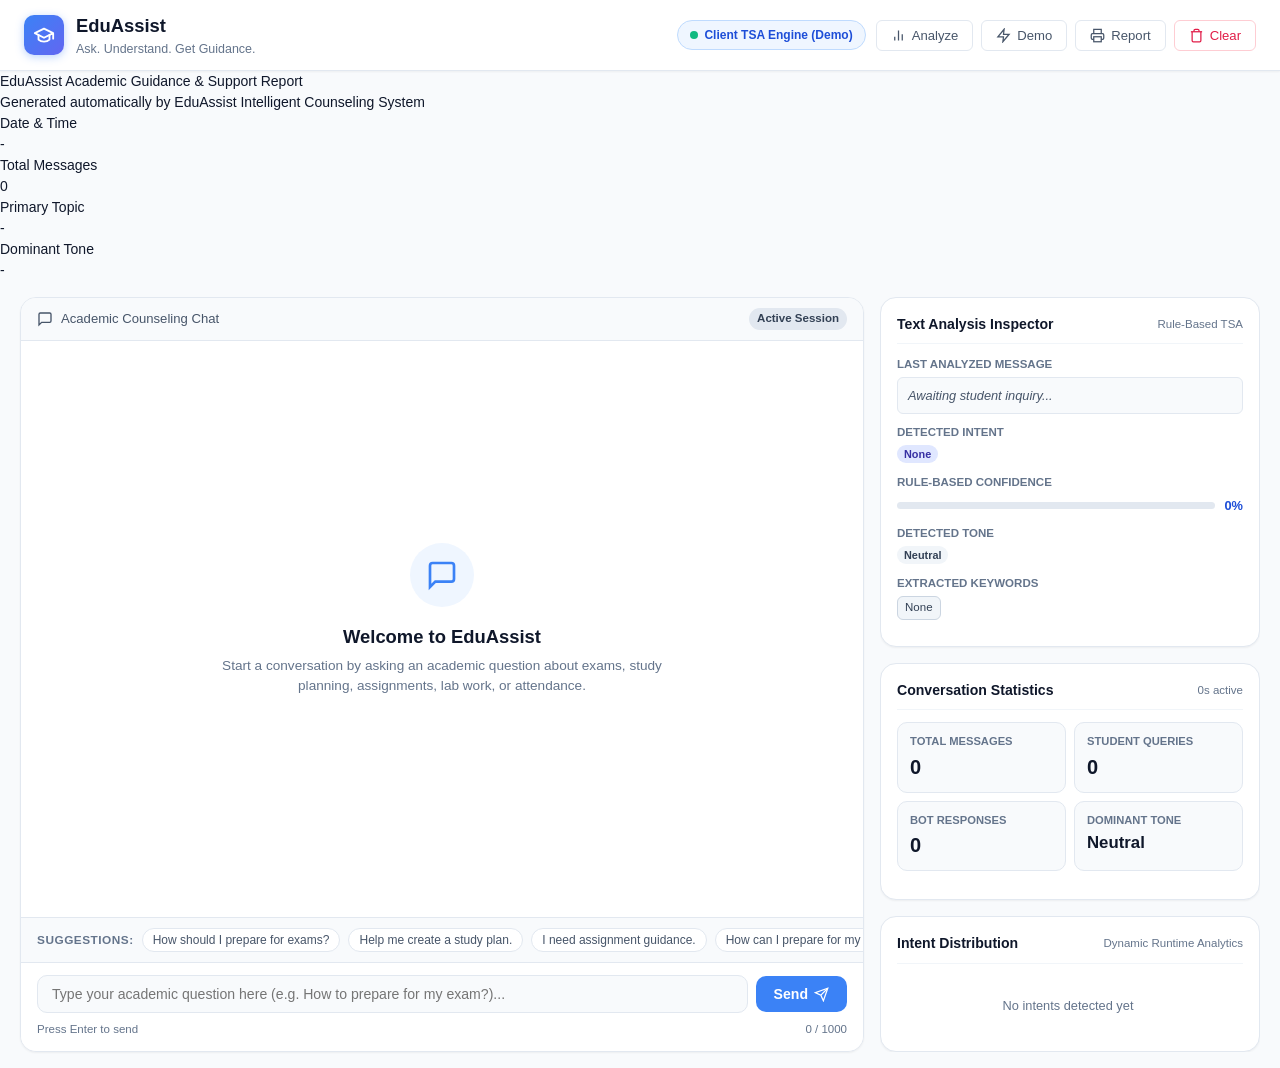
==== docs/index.html @ 3dcf059a "feat: complete EduAssist TSA chatbot with dual-mode Flask API and GitHub Pages demo" ====
<!DOCTYPE html>
<html lang="en">
<head>
  <meta charset="UTF-8">
  <meta name="viewport" content="width=device-width, initial-scale=1.0">
  <title>EduAssist — Intelligent Student Support & Academic Guidance Chatbot</title>
  
  <!-- Relative paths ensure 100% compatibility with GitHub Pages repository subpaths -->
  <link rel="stylesheet" href="./css/styles.css">
  <link rel="stylesheet" href="./css/print.css" media="print">
  <link rel="icon" href="data:image/svg+xml,<svg xmlns='http://www.w3.org/2000/svg' viewBox='0 0 24 24' fill='%233b82f6'><path d='M12 3L1 9l11 6 9-4.91V17h2V9L12 3zm0 8.55L4.47 9 12 4.91 19.53 9 12 11.55zM5 13.18v4L12 21l7-3.82v-4L12 17l-7-3.82z'/></svg>">
</head>
<body>

  <!-- Application Header -->
  <header class="app-header">
    <div class="brand-section">
      <div class="brand-icon">
        <svg width="22" height="22" viewBox="0 0 24 24" fill="none" stroke="currentColor" stroke-width="2" stroke-linecap="round" stroke-linejoin="round">
          <path d="M22 10v6M2 10l10-5 10 5-10 5z"/>
          <path d="M6 12v5c3 3 9 3 12 0v-5"/>
        </svg>
      </div>
      <div class="brand-title-wrap">
        <h1 class="brand-title">EduAssist</h1>
        <span class="brand-tagline">Ask. Understand. Get Guidance.</span>
      </div>
    </div>

    <div class="header-status-controls">
      <!-- Active Processing Engine Badge -->
      <div id="engineModeBadge" class="engine-badge" title="Click to view engine architecture">
        <span class="engine-dot"></span>
        <span id="engineModeText">Connecting...</span>
      </div>

      <!-- Action Buttons -->
      <div class="header-actions">
        <button id="btnAnalyze" class="btn btn-secondary" title="Analyze conversation summary">
          <svg width="15" height="15" viewBox="0 0 24 24" fill="none" stroke="currentColor" stroke-width="2"><path d="M18 20V10M12 20V4M6 20v-6"/></svg>
          Analyze
        </button>
        <button id="btnDemo" class="btn btn-secondary" title="Load realistic demo conversation">
          <svg width="15" height="15" viewBox="0 0 24 24" fill="none" stroke="currentColor" stroke-width="2"><polygon points="13 2 3 14 12 14 11 22 21 10 12 10 13 2"/></svg>
          Demo
        </button>
        <button id="btnPrint" class="btn btn-secondary" title="Print or Export conversation report">
          <svg width="15" height="15" viewBox="0 0 24 24" fill="none" stroke="currentColor" stroke-width="2"><polyline points="6 9 6 2 18 2 18 9"/><path d="M6 18H4a2 2 0 0 1-2-2v-5a2 2 0 0 1 2-2h16a2 2 0 0 1 2 2v5a2 2 0 0 1-2 2h-2"/><rect x="6" y="14" width="12" height="8"/></svg>
          Report
        </button>
        <button id="btnClear" class="btn btn-danger-outline" title="Clear current chat and reset analytics">
          <svg width="15" height="15" viewBox="0 0 24 24" fill="none" stroke="currentColor" stroke-width="2"><polyline points="3 6 5 6 21 6"/><path d="M19 6v14a2 2 0 0 1-2 2H7a2 2 0 0 1-2-2V6m3 0V4a2 2 0 0 1 2-2h4a2 2 0 0 1 2 2v2"/></svg>
          Clear
        </button>
      </div>
    </div>
  </header>

  <!-- Printable Header Container (Used exclusively when printing report) -->
  <div class="print-report-header">
    <div class="print-report-title">EduAssist Academic Guidance & Support Report</div>
    <div class="print-report-subtitle">Generated automatically by EduAssist Intelligent Counseling System</div>
    <div class="print-meta-grid">
      <div class="print-meta-item">
        <div class="print-meta-label">Date & Time</div>
        <div id="printDate" class="print-meta-val">-</div>
      </div>
      <div class="print-meta-item">
        <div class="print-meta-label">Total Messages</div>
        <div id="printTotalMsgs" class="print-meta-val">0</div>
      </div>
      <div class="print-meta-item">
        <div class="print-meta-label">Primary Topic</div>
        <div id="printPrimaryIntent" class="print-meta-val">-</div>
      </div>
      <div class="print-meta-item">
        <div class="print-meta-label">Dominant Tone</div>
        <div id="printTone" class="print-meta-val">-</div>
      </div>
    </div>
  </div>

  <!-- Main Application Workspace -->
  <main class="main-container">
    
    <!-- Left Column: Chat Workspace -->
    <section class="chat-workspace">
      <div class="chat-banner">
        <div class="chat-banner-info">
          <svg width="16" height="16" viewBox="0 0 24 24" fill="none" stroke="currentColor" stroke-width="2"><path d="M21 15a2 2 0 0 1-2 2H7l-4 4V5a2 2 0 0 1 2-2h14a2 2 0 0 1 2 2z"/></svg>
          Academic Counseling Chat
        </div>
        <span class="chat-banner-badge" id="sessionStatusBadge">Active Session</span>
      </div>

      <!-- Message History Container -->
      <div id="chatMessages" class="chat-messages">
        <!-- Empty State Placeholder -->
        <div id="emptyState" class="chat-empty-state">
          <div class="empty-state-icon">
            <svg width="32" height="32" viewBox="0 0 24 24" fill="none" stroke="currentColor" stroke-width="2"><path d="M21 15a2 2 0 0 1-2 2H7l-4 4V5a2 2 0 0 1 2-2h14a2 2 0 0 1 2 2z"/></svg>
          </div>
          <h2 class="empty-state-title">Welcome to EduAssist</h2>
          <p class="empty-state-desc">
            Start a conversation by asking an academic question about exams, study planning, assignments, lab work, or attendance.
          </p>
        </div>
      </div>

      <!-- Typing Indicator -->
      <div id="typingIndicator" class="typing-indicator">
        <div class="typing-dots">
          <span class="typing-dot"></span>
          <span class="typing-dot"></span>
          <span class="typing-dot"></span>
        </div>
        <span>Analyzing your question...</span>
      </div>

      <!-- Suggested Questions Bar -->
      <div class="suggested-bar">
        <span class="suggested-label">Suggestions:</span>
        <button class="suggested-btn" data-query="How should I prepare for exams?">How should I prepare for exams?</button>
        <button class="suggested-btn" data-query="Help me create a study plan.">Help me create a study plan.</button>
        <button class="suggested-btn" data-query="I need assignment guidance.">I need assignment guidance.</button>
        <button class="suggested-btn" data-query="How can I prepare for my lab?">How can I prepare for my lab?</button>
        <button class="suggested-btn" data-query="How can I improve my attendance?">How can I improve my attendance?</button>
      </div>

      <!-- Message Composer -->
      <footer class="chat-composer">
        <div class="composer-input-row">
          <input 
            type="text" 
            id="messageInput" 
            class="composer-input" 
            placeholder="Type your academic question here (e.g. How to prepare for my exam?)..." 
            maxlength="1000"
            autocomplete="off"
          />
          <button id="btnSend" class="btn-send" title="Send message">
            <span>Send</span>
            <svg width="15" height="15" viewBox="0 0 24 24" fill="none" stroke="currentColor" stroke-width="2"><line x1="22" y1="2" x2="11" y2="13"/><polygon points="22 2 15 22 11 13 2 9 22 2"/></svg>
          </button>
        </div>
        <div class="composer-meta">
          <span>Press Enter to send</span>
          <span id="charCounter">0 / 1000</span>
        </div>
      </footer>
    </section>

    <!-- Right Column: Text Analysis & Dashboard Workspace -->
    <aside class="analytics-workspace">
      
      <!-- Panel 1: Live Text Analysis Inspector -->
      <div class="panel-card">
        <div class="panel-title">
          <span>Text Analysis Inspector</span>
          <span class="panel-subtitle">Rule-Based TSA</span>
        </div>

        <div class="analysis-inspect-row">
          <div class="inspect-label">Last Analyzed Message</div>
          <div id="inspectMessage" class="inspect-msg-box">Awaiting student inquiry...</div>
        </div>

        <div class="analysis-inspect-row">
          <div class="inspect-label">Detected Intent</div>
          <div id="inspectIntent" class="inspect-val">
            <span class="tag-badge tag-intent">None</span>
          </div>
        </div>

        <div class="analysis-inspect-row">
          <div class="inspect-label">Rule-Based Confidence</div>
          <div class="confidence-bar-wrap">
            <div class="progress-track">
              <div id="confidenceFill" class="progress-fill" style="width: 0%;"></div>
            </div>
            <span id="confidenceValText" class="confidence-val-text">0%</span>
          </div>
        </div>

        <div class="analysis-inspect-row">
          <div class="inspect-label">Detected Tone</div>
          <div id="inspectTone" class="inspect-val">
            <span class="tag-badge tag-tone-neutral">Neutral</span>
          </div>
        </div>

        <div class="analysis-inspect-row">
          <div class="inspect-label">Extracted Keywords</div>
          <div id="inspectKeywords" class="keyword-tags-wrap">
            <span class="keyword-tag">None</span>
          </div>
        </div>
      </div>

      <!-- Panel 2: Conversation Statistics -->
      <div class="panel-card">
        <div class="panel-title">
          <span>Conversation Statistics</span>
          <span class="panel-subtitle" id="statDuration">0s active</span>
        </div>

        <div class="dashboard-grid">
          <div class="stat-card">
            <span class="stat-label">Total Messages</span>
            <span id="statTotalMsgs" class="stat-value">0</span>
          </div>
          <div class="stat-card">
            <span class="stat-label">Student Queries</span>
            <span id="statStudentMsgs" class="stat-value">0</span>
          </div>
          <div class="stat-card">
            <span class="stat-label">Bot Responses</span>
            <span id="statBotMsgs" class="stat-value">0</span>
          </div>
          <div class="stat-card">
            <span class="stat-label">Dominant Tone</span>
            <span id="statDominantTone" class="stat-value" style="font-size: 1.05rem;">Neutral</span>
          </div>
        </div>
      </div>

      <!-- Panel 3: Intent Analytics Distribution -->
      <div class="panel-card">
        <div class="panel-title">
          <span>Intent Distribution</span>
          <span class="panel-subtitle">Dynamic Runtime Analytics</span>
        </div>

        <div id="intentDistList" class="distribution-list">
          <div style="font-size: 0.8rem; color: var(--color-text-muted); text-align: center; padding: 20px 0;">
            No intents detected yet
          </div>
        </div>
      </div>

    </aside>
  </main>

  <!-- ============================================================================
       Modals
       ============================================================================ -->

  <!-- Modal 1: Clear Confirmation -->
  <div id="modalClear" class="modal-overlay">
    <div class="modal-box">
      <div class="modal-header">
        <h3 class="modal-title">Clear Conversation History</h3>
        <button class="btn-close-modal" data-close-modal="modalClear">&times;</button>
      </div>
      <div class="modal-body">
        <p>Are you sure you want to clear the entire chat conversation?</p>
        <p style="margin-top: 10px;">This will reset runtime conversation logs, intent distribution metrics, and live session analytics.</p>
      </div>
      <div class="modal-footer">
        <button class="btn btn-secondary" data-close-modal="modalClear">Cancel</button>
        <button id="btnConfirmClear" class="btn btn-primary" style="background-color: #e11d48;">Clear All</button>
      </div>
    </div>
  </div>

  <!-- Modal 2: Conversation Analysis Summary -->
  <div id="modalAnalysis" class="modal-overlay">
    <div class="modal-box" style="max-width: 650px;">
      <div class="modal-header">
        <h3 class="modal-title">Conversation Analysis & Summary</h3>
        <button class="btn-close-modal" data-close-modal="modalAnalysis">&times;</button>
      </div>
      <div id="analysisModalBody" class="modal-body">
        <!-- Rendered dynamically -->
      </div>
      <div class="modal-footer">
        <button id="btnExportAnalysis" class="btn btn-primary">
          <svg width="15" height="15" viewBox="0 0 24 24" fill="none" stroke="currentColor" stroke-width="2"><polyline points="6 9 6 2 18 2 18 9"/><path d="M6 18H4a2 2 0 0 1-2-2v-5a2 2 0 0 1 2-2h16a2 2 0 0 1 2 2v5a2 2 0 0 1-2 2h-2"/><rect x="6" y="14" width="12" height="8"/></svg>
          Print Report
        </button>
        <button class="btn btn-secondary" data-close-modal="modalAnalysis">Close</button>
      </div>
    </div>
  </div>

  <!-- Modal 3: Engine Architecture Information -->
  <div id="modalEngineInfo" class="modal-overlay">
    <div class="modal-box">
      <div class="modal-header">
        <h3 class="modal-title">EduAssist Architecture & Engine Mode</h3>
        <button class="btn-close-modal" data-close-modal="modalEngineInfo">&times;</button>
      </div>
      <div class="modal-body">
        <p><strong>EduAssist Dual-Engine Architecture:</strong></p>
        <p style="margin-top: 8px;">
          <strong>Mode 1 — Full Flask Application:</strong><br>
          Browser (HTML/CSS/JS) &rarr; Fetch API &rarr; Flask REST API &rarr; Python NLP Preprocessing & Intent Engine.
        </p>
        <p style="margin-top: 10px;">
          <strong>Mode 2 — GitHub Pages Static Demo:</strong><br>
          Static Browser &rarr; Client-Side TSA Engine (Vanilla JavaScript). Reproduces 100% of the identical preprocessing, intent matching, tone detection, and confidence estimation without needing a Python backend on static GitHub Pages hosting.
        </p>
        <div style="margin-top: 14px; padding: 10px; background-color: #f1f5f9; border-radius: 6px; font-size: 0.8rem;">
          <strong>Currently Active Engine:</strong> <span id="currentEngineDetailsText" style="color: var(--color-brand-dark); font-weight: bold;">Detecting...</span>
        </div>
      </div>
      <div class="modal-footer">
        <button class="btn btn-secondary" data-close-modal="modalEngineInfo">Close</button>
      </div>
    </div>
  </div>

  <!-- Toast Container -->
  <div id="toastContainer" class="toast-container"></div>

  <!-- Scripts -->
  <!-- Relative paths ensure 100% GitHub Pages compatibility -->
  <script src="./js/tsa_engine.js"></script>
  <script src="./js/api_client.js"></script>
  <script src="./js/app.js"></script>

</body>
</html>
---- docs/css/styles.css ----
/* ==============================================================================
   EduAssist - Intelligent Student Support & Academic Guidance Chatbot
   Modern Education / TSA Design System Stylesheet
   ============================================================================== */

:root {
  --font-family: -apple-system, BlinkMacSystemFont, "Segoe UI", Roboto, "Helvetica Neue", Arial, sans-serif;
  
  /* Primary & Slate Palette */
  --color-bg: #f8fafc;
  --color-surface: #ffffff;
  --color-surface-hover: #f1f5f9;
  --color-border: #e2e8f0;
  --color-border-focus: #3b82f6;
  
  --color-text-primary: #0f172a;
  --color-text-secondary: #475569;
  --color-text-muted: #64748b;
  --color-text-inverse: #ffffff;
  
  /* Brand Accent */
  --color-brand: #3b82f6;
  --color-brand-hover: #2563eb;
  --color-brand-light: #eff6ff;
  --color-brand-dark: #1d4ed8;
  --color-indigo: #6366f1;
  --color-indigo-light: #eef2ff;

  /* Emotional & Status Tones */
  --color-positive: #10b981;
  --color-positive-bg: #ecfdf5;
  --color-positive-border: #a7f3d0;
  --color-positive-text: #065f46;

  --color-concerned: #f59e0b;
  --color-concerned-bg: #fffbeb;
  --color-concerned-border: #fde68a;
  --color-concerned-text: #92400e;

  --color-frustrated: #f43f5e;
  --color-frustrated-bg: #fff1f2;
  --color-frustrated-border: #fecdd3;
  --color-frustrated-text: #9f1239;

  --color-neutral: #64748b;
  --color-neutral-bg: #f1f5f9;
  --color-neutral-border: #cbd5e1;
  --color-neutral-text: #334155;

  /* Shadows & Radius */
  --radius-sm: 6px;
  --radius-md: 10px;
  --radius-lg: 16px;
  --radius-full: 9999px;

  --shadow-sm: 0 1px 2px 0 rgba(0, 0, 0, 0.05);
  --shadow-md: 0 4px 6px -1px rgba(0, 0, 0, 0.08), 0 2px 4px -2px rgba(0, 0, 0, 0.04);
  --shadow-lg: 0 10px 15px -3px rgba(0, 0, 0, 0.1), 0 4px 6px -4px rgba(0, 0, 0, 0.05);
  --shadow-modal: 0 20px 25px -5px rgba(0, 0, 0, 0.15), 0 8px 10px -6px rgba(0, 0, 0, 0.1);

  --transition-fast: 0.15s ease;
  --transition-normal: 0.25s ease;
}

*, *::before, *::after {
  box-sizing: border-box;
  margin: 0;
  padding: 0;
}

body {
  font-family: var(--font-family);
  background-color: var(--color-bg);
  color: var(--color-text-primary);
  line-height: 1.5;
  font-size: 14px;
  -webkit-font-smoothing: antialiased;
  min-height: 100vh;
  display: flex;
  flex-direction: column;
}

/* ==============================================================================
   Application Header
   ============================================================================== */
.app-header {
  background-color: var(--color-surface);
  border-bottom: 1px solid var(--color-border);
  padding: 12px 24px;
  display: flex;
  align-items: center;
  justify-content: space-between;
  position: sticky;
  top: 0;
  z-index: 40;
  box-shadow: var(--shadow-sm);
}

.brand-section {
  display: flex;
  align-items: center;
  gap: 12px;
}

.brand-icon {
  width: 40px;
  height: 40px;
  border-radius: var(--radius-md);
  background: linear-gradient(135deg, var(--color-brand), var(--color-indigo));
  display: flex;
  align-items: center;
  justify-content: center;
  color: white;
  box-shadow: 0 2px 8px rgba(59, 130, 246, 0.35);
}

.brand-title-wrap {
  display: flex;
  flex-direction: column;
}

.brand-title {
  font-size: 1.15rem;
  font-weight: 700;
  color: var(--color-text-primary);
  display: flex;
  align-items: center;
  gap: 8px;
}

.brand-tagline {
  font-size: 0.78rem;
  color: var(--color-text-muted);
  font-weight: 500;
}

.header-status-controls {
  display: flex;
  align-items: center;
  gap: 10px;
}

/* Engine Mode Badge */
.engine-badge {
  display: inline-flex;
  align-items: center;
  gap: 6px;
  padding: 5px 12px;
  border-radius: var(--radius-full);
  font-size: 0.75rem;
  font-weight: 600;
  background-color: var(--color-brand-light);
  color: var(--color-brand-dark);
  border: 1px solid rgba(59, 130, 246, 0.2);
  cursor: pointer;
  transition: var(--transition-fast);
}

.engine-badge:hover {
  background-color: #dbeafe;
}

.engine-dot {
  width: 8px;
  height: 8px;
  border-radius: 50%;
  background-color: var(--color-positive);
  animation: pulse-dot 2s infinite ease-in-out;
}

@keyframes pulse-dot {
  0%, 100% { opacity: 1; transform: scale(1); }
  50% { opacity: 0.6; transform: scale(1.2); }
}

/* Header Action Buttons */
.header-actions {
  display: flex;
  align-items: center;
  gap: 8px;
}

.btn {
  display: inline-flex;
  align-items: center;
  justify-content: center;
  gap: 6px;
  padding: 7px 14px;
  font-size: 0.82rem;
  font-weight: 500;
  border-radius: var(--radius-sm);
  border: 1px solid transparent;
  cursor: pointer;
  transition: var(--transition-fast);
  text-decoration: none;
  font-family: inherit;
}

.btn-secondary {
  background-color: var(--color-surface);
  border-color: var(--color-border);
  color: var(--color-text-secondary);
}

.btn-secondary:hover {
  background-color: var(--color-surface-hover);
  color: var(--color-text-primary);
  border-color: #cbd5e1;
}

.btn-primary {
  background-color: var(--color-brand);
  color: white;
}

.btn-primary:hover {
  background-color: var(--color-brand-hover);
}

.btn-danger-outline {
  background-color: transparent;
  border-color: #fecdd3;
  color: #e11d48;
}

.btn-danger-outline:hover {
  background-color: #fff1f2;
}

/* ==============================================================================
   Main Workspace Layout
   ============================================================================== */
.main-container {
  flex: 1;
  max-width: 1440px;
  width: 100%;
  margin: 0 auto;
  padding: 16px 20px;
  display: grid;
  grid-template-columns: 1fr 380px;
  gap: 16px;
  height: calc(100vh - 65px);
  overflow: hidden;
}

/* ==============================================================================
   Chat Workspace Column
   ============================================================================== */
.chat-workspace {
  background-color: var(--color-surface);
  border: 1px solid var(--color-border);
  border-radius: var(--radius-lg);
  display: flex;
  flex-direction: column;
  height: 100%;
  overflow: hidden;
  box-shadow: var(--shadow-sm);
}

.chat-banner {
  padding: 10px 16px;
  background-color: #f8fafc;
  border-bottom: 1px solid var(--color-border);
  display: flex;
  align-items: center;
  justify-content: space-between;
}

.chat-banner-info {
  display: flex;
  align-items: center;
  gap: 8px;
  font-size: 0.82rem;
  color: var(--color-text-secondary);
  font-weight: 500;
}

.chat-banner-badge {
  padding: 2px 8px;
  border-radius: var(--radius-full);
  font-size: 0.72rem;
  background-color: #e2e8f0;
  color: #334155;
  font-weight: 600;
}

/* Message Thread */
.chat-messages {
  flex: 1;
  overflow-y: auto;
  padding: 20px;
  display: flex;
  flex-direction: column;
  gap: 16px;
  scroll-behavior: smooth;
}

/* Empty State */
.chat-empty-state {
  display: flex;
  flex-direction: column;
  align-items: center;
  justify-content: center;
  text-align: center;
  height: 100%;
  padding: 40px 20px;
  color: var(--color-text-muted);
}

.empty-state-icon {
  width: 64px;
  height: 64px;
  border-radius: 50%;
  background-color: var(--color-brand-light);
  color: var(--color-brand);
  display: flex;
  align-items: center;
  justify-content: center;
  margin-bottom: 16px;
}

.empty-state-title {
  font-size: 1.15rem;
  font-weight: 600;
  color: var(--color-text-primary);
  margin-bottom: 6px;
}

.empty-state-desc {
  font-size: 0.85rem;
  max-width: 440px;
  line-height: 1.45;
  margin-bottom: 20px;
}

/* Message Rows */
.message-row {
  display: flex;
  gap: 12px;
  max-width: 82%;
  animation: fadeIn 0.2s ease forwards;
}

@keyframes fadeIn {
  from { opacity: 0; transform: translateY(6px); }
  to { opacity: 1; transform: translateY(0); }
}

.message-row.student {
  align-self: flex-end;
  flex-direction: row-reverse;
}

.message-row.bot {
  align-self: flex-start;
}

.avatar {
  width: 34px;
  height: 34px;
  border-radius: 50%;
  flex-shrink: 0;
  display: flex;
  align-items: center;
  justify-content: center;
  font-size: 0.85rem;
  font-weight: 600;
}

.avatar-bot {
  background: linear-gradient(135deg, var(--color-brand), var(--color-indigo));
  color: white;
  box-shadow: 0 2px 4px rgba(59, 130, 246, 0.25);
}

.avatar-student {
  background-color: #0f172a;
  color: white;
}

.message-body {
  display: flex;
  flex-direction: column;
  gap: 5px;
}

.message-bubble {
  padding: 12px 16px;
  border-radius: var(--radius-lg);
  font-size: 0.88rem;
  line-height: 1.5;
  word-break: break-word;
}

.message-row.student .message-bubble {
  background-color: #0f172a;
  color: #ffffff;
  border-bottom-right-radius: 4px;
}

.message-row.bot .message-bubble {
  background-color: #ffffff;
  color: var(--color-text-primary);
  border: 1px solid var(--color-border);
  border-bottom-left-radius: 4px;
  box-shadow: var(--shadow-sm);
}

.message-bubble p {
  margin-bottom: 8px;
}

.message-bubble p:last-child {
  margin-bottom: 0;
}

.message-bubble ul, .message-bubble ol {
  margin-left: 20px;
  margin-top: 6px;
  margin-bottom: 6px;
}

.message-bubble li {
  margin-bottom: 4px;
}

.message-meta {
  display: flex;
  align-items: center;
  gap: 8px;
  font-size: 0.72rem;
  color: var(--color-text-muted);
}

.message-row.student .message-meta {
  justify-content: flex-end;
}

/* Badges for Intent & Tone in Message Meta */
.tag-badge {
  display: inline-flex;
  align-items: center;
  gap: 4px;
  padding: 1px 7px;
  border-radius: var(--radius-full);
  font-size: 0.68rem;
  font-weight: 600;
}

.tag-intent {
  background-color: #e0e7ff;
  color: #3730a3;
}

.tag-tone-positive {
  background-color: var(--color-positive-bg);
  color: var(--color-positive-text);
  border: 1px solid var(--color-positive-border);
}

.tag-tone-concerned {
  background-color: var(--color-concerned-bg);
  color: var(--color-concerned-text);
  border: 1px solid var(--color-concerned-border);
}

.tag-tone-frustrated {
  background-color: var(--color-frustrated-bg);
  color: var(--color-frustrated-text);
  border: 1px solid var(--color-frustrated-border);
}

.tag-tone-neutral {
  background-color: var(--color-neutral-bg);
  color: var(--color-neutral-text);
}

/* Follow-up Suggestion Chips */
.follow-up-container {
  display: flex;
  flex-wrap: wrap;
  gap: 6px;
  margin-top: 8px;
}

.follow-up-chip {
  padding: 5px 12px;
  border-radius: var(--radius-full);
  background-color: var(--color-brand-light);
  border: 1px solid #bfdbfe;
  color: var(--color-brand-dark);
  font-size: 0.76rem;
  font-weight: 500;
  cursor: pointer;
  transition: var(--transition-fast);
  display: inline-flex;
  align-items: center;
  gap: 4px;
}

.follow-up-chip:hover {
  background-color: #dbeafe;
  border-color: #93c5fd;
  transform: translateY(-1px);
}

/* Typing Indicator */
.typing-indicator {
  display: none;
  align-items: center;
  gap: 10px;
  padding: 10px 16px;
  background-color: #f8fafc;
  border: 1px solid var(--color-border);
  border-radius: var(--radius-lg);
  font-size: 0.8rem;
  color: var(--color-text-secondary);
  align-self: flex-start;
  margin-bottom: 12px;
}

.typing-indicator.active {
  display: inline-flex;
  animation: fadeIn 0.2s ease;
}

.typing-dots {
  display: flex;
  gap: 4px;
}

.typing-dot {
  width: 6px;
  height: 6px;
  background-color: var(--color-brand);
  border-radius: 50%;
  animation: typingBounce 1.4s infinite ease-in-out both;
}

.typing-dot:nth-child(1) { animation-delay: -0.32s; }
.typing-dot:nth-child(2) { animation-delay: -0.16s; }

@keyframes typingBounce {
  0%, 80%, 100% { transform: scale(0.6); opacity: 0.4; }
  40% { transform: scale(1); opacity: 1; }
}

/* Suggested Questions Bar */
.suggested-bar {
  padding: 10px 16px;
  background-color: #f8fafc;
  border-top: 1px solid var(--color-border);
  border-bottom: 1px solid var(--color-border);
  display: flex;
  align-items: center;
  gap: 8px;
  overflow-x: auto;
  white-space: nowrap;
}

.suggested-label {
  font-size: 0.74rem;
  font-weight: 600;
  text-transform: uppercase;
  letter-spacing: 0.5px;
  color: var(--color-text-muted);
  flex-shrink: 0;
}

.suggested-btn {
  padding: 4px 10px;
  border-radius: var(--radius-full);
  background-color: var(--color-surface);
  border: 1px solid var(--color-border);
  color: var(--color-text-secondary);
  font-size: 0.75rem;
  cursor: pointer;
  transition: var(--transition-fast);
  flex-shrink: 0;
}

.suggested-btn:hover {
  background-color: var(--color-surface-hover);
  color: var(--color-brand);
  border-color: #93c5fd;
}

/* Composer Area */
.chat-composer {
  padding: 12px 16px;
  background-color: var(--color-surface);
  display: flex;
  flex-direction: column;
  gap: 8px;
}

.composer-input-row {
  display: flex;
  gap: 8px;
  align-items: center;
}

.composer-input {
  flex: 1;
  padding: 10px 14px;
  border-radius: var(--radius-md);
  border: 1px solid var(--color-border);
  background-color: #f8fafc;
  font-family: inherit;
  font-size: 0.88rem;
  color: var(--color-text-primary);
  outline: none;
  transition: var(--transition-fast);
}

.composer-input:focus {
  background-color: #ffffff;
  border-color: var(--color-border-focus);
  box-shadow: 0 0 0 3px rgba(59, 130, 246, 0.15);
}

.btn-send {
  padding: 10px 18px;
  border-radius: var(--radius-md);
  background-color: var(--color-brand);
  color: white;
  border: none;
  font-weight: 600;
  font-size: 0.88rem;
  cursor: pointer;
  display: flex;
  align-items: center;
  gap: 6px;
  transition: var(--transition-fast);
}

.btn-send:hover {
  background-color: var(--color-brand-hover);
}

.btn-send:disabled {
  opacity: 0.6;
  cursor: not-allowed;
}

.composer-meta {
  display: flex;
  justify-content: space-between;
  align-items: center;
  font-size: 0.72rem;
  color: var(--color-text-muted);
}

/* ==============================================================================
   Right Side: Text Analysis & Dashboard Column
   ============================================================================== */
.analytics-workspace {
  display: flex;
  flex-direction: column;
  gap: 16px;
  height: 100%;
  overflow-y: auto;
}

.panel-card {
  background-color: var(--color-surface);
  border: 1px solid var(--color-border);
  border-radius: var(--radius-lg);
  padding: 16px;
  box-shadow: var(--shadow-sm);
}

.panel-title {
  font-size: 0.88rem;
  font-weight: 700;
  color: var(--color-text-primary);
  display: flex;
  align-items: center;
  justify-content: space-between;
  margin-bottom: 12px;
  border-bottom: 1px solid #f1f5f9;
  padding-bottom: 8px;
}

.panel-subtitle {
  font-size: 0.72rem;
  color: var(--color-text-muted);
  font-weight: 500;
}

/* Live Text Analysis Inspector */
.analysis-inspect-row {
  margin-bottom: 10px;
}

.inspect-label {
  font-size: 0.72rem;
  font-weight: 600;
  text-transform: uppercase;
  color: var(--color-text-muted);
  margin-bottom: 3px;
}

.inspect-val {
  font-size: 0.84rem;
  color: var(--color-text-primary);
  font-weight: 500;
}

.inspect-msg-box {
  background-color: #f8fafc;
  border: 1px solid var(--color-border);
  border-radius: var(--radius-sm);
  padding: 8px 10px;
  font-size: 0.8rem;
  color: var(--color-text-secondary);
  font-style: italic;
  max-height: 55px;
  overflow-y: auto;
}

/* Confidence Bar */
.confidence-bar-wrap {
  display: flex;
  align-items: center;
  gap: 10px;
  margin-top: 4px;
}

.progress-track {
  flex: 1;
  height: 7px;
  border-radius: var(--radius-full);
  background-color: #e2e8f0;
  overflow: hidden;
}

.progress-fill {
  height: 100%;
  border-radius: var(--radius-full);
  background: linear-gradient(90deg, var(--color-brand), var(--color-indigo));
  transition: width 0.3s ease;
}

.confidence-val-text {
  font-size: 0.8rem;
  font-weight: 700;
  color: var(--color-brand-dark);
}

/* Keywords Chips */
.keyword-tags-wrap {
  display: flex;
  flex-wrap: wrap;
  gap: 4px;
  margin-top: 4px;
}

.keyword-tag {
  background-color: #f1f5f9;
  color: #334155;
  border: 1px solid #cbd5e1;
  padding: 2px 7px;
  border-radius: var(--radius-sm);
  font-size: 0.72rem;
  font-weight: 500;
}

/* Dashboard Metric Cards Grid */
.dashboard-grid {
  display: grid;
  grid-template-columns: repeat(2, 1fr);
  gap: 8px;
  margin-bottom: 12px;
}

.stat-card {
  background-color: #f8fafc;
  border: 1px solid var(--color-border);
  border-radius: var(--radius-md);
  padding: 10px 12px;
  display: flex;
  flex-direction: column;
}

.stat-label {
  font-size: 0.7rem;
  font-weight: 600;
  text-transform: uppercase;
  color: var(--color-text-muted);
}

.stat-value {
  font-size: 1.25rem;
  font-weight: 700;
  color: var(--color-text-primary);
  margin-top: 2px;
}

/* Intent Distribution Chart Bars */
.distribution-list {
  display: flex;
  flex-direction: column;
  gap: 8px;
  max-height: 200px;
  overflow-y: auto;
  padding-right: 4px;
}

.distribution-item {
  display: flex;
  flex-direction: column;
  gap: 3px;
}

.dist-header {
  display: flex;
  justify-content: space-between;
  font-size: 0.74rem;
  font-weight: 500;
  color: var(--color-text-secondary);
}

.dist-bar-track {
  height: 6px;
  border-radius: var(--radius-full);
  background-color: #e2e8f0;
  overflow: hidden;
}

.dist-bar-fill {
  height: 100%;
  border-radius: var(--radius-full);
  background-color: var(--color-brand);
  transition: width 0.3s ease;
}

/* ==============================================================================
   Modals
   ============================================================================== */
.modal-overlay {
  display: none;
  position: fixed;
  top: 0;
  left: 0;
  width: 100vw;
  height: 100vh;
  background-color: rgba(15, 23, 42, 0.5);
  backdrop-filter: blur(3px);
  z-index: 100;
  align-items: center;
  justify-content: center;
  padding: 16px;
}

.modal-overlay.active {
  display: flex;
  animation: fadeIn 0.15s ease;
}

.modal-box {
  background-color: var(--color-surface);
  border-radius: var(--radius-lg);
  box-shadow: var(--shadow-modal);
  width: 100%;
  max-width: 580px;
  max-height: 90vh;
  display: flex;
  flex-direction: column;
  overflow: hidden;
  animation: slideUp 0.2s ease;
}

@keyframes slideUp {
  from { opacity: 0; transform: translateY(12px) scale(0.98); }
  to { opacity: 1; transform: translateY(0) scale(1); }
}

.modal-header {
  padding: 16px 20px;
  border-bottom: 1px solid var(--color-border);
  display: flex;
  align-items: center;
  justify-content: space-between;
}

.modal-title {
  font-size: 1.05rem;
  font-weight: 700;
  color: var(--color-text-primary);
}

.btn-close-modal {
  background: none;
  border: none;
  font-size: 1.25rem;
  color: var(--color-text-muted);
  cursor: pointer;
  padding: 4px;
  border-radius: var(--radius-sm);
  display: flex;
  align-items: center;
  justify-content: center;
}

.btn-close-modal:hover {
  background-color: #f1f5f9;
  color: var(--color-text-primary);
}

.modal-body {
  padding: 20px;
  overflow-y: auto;
  font-size: 0.86rem;
  color: var(--color-text-secondary);
  line-height: 1.6;
}

.modal-footer {
  padding: 14px 20px;
  border-top: 1px solid var(--color-border);
  display: flex;
  justify-content: flex-end;
  gap: 10px;
  background-color: #f8fafc;
}

/* Toast Notifications */
.toast-container {
  position: fixed;
  bottom: 24px;
  right: 24px;
  display: flex;
  flex-direction: column;
  gap: 8px;
  z-index: 120;
  pointer-events: none;
}

.toast {
  padding: 10px 16px;
  border-radius: var(--radius-md);
  font-size: 0.84rem;
  font-weight: 500;
  background-color: #0f172a;
  color: white;
  box-shadow: var(--shadow-lg);
  pointer-events: auto;
  display: flex;
  align-items: center;
  gap: 8px;
  animation: slideToast 0.25s ease;
  max-width: 350px;
}

.toast.toast-error {
  background-color: #be123c;
}

.toast.toast-success {
  background-color: #065f46;
}

@keyframes slideToast {
  from { opacity: 0; transform: translateY(16px); }
  to { opacity: 1; transform: translateY(0); }
}

/* ==============================================================================
   Responsive Layout (Mobile & Tablet)
   ============================================================================== */
@media (max-width: 960px) {
  body {
    overflow-y: auto;
  }

  .app-header {
    flex-wrap: wrap;
    gap: 12px;
  }

  .header-actions {
    flex-wrap: wrap;
  }

  .main-container {
    grid-template-columns: 1fr;
    height: auto;
    overflow: visible;
  }

  .chat-workspace {
    height: 600px;
  }

  .analytics-workspace {
    height: auto;
    overflow: visible;
  }
}

@media (max-width: 600px) {
  .app-header {
    padding: 10px 14px;
  }

  .main-container {
    padding: 10px;
  }

  .message-row {
    max-width: 92%;
  }

  .dashboard-grid {
    grid-template-columns: 1fr 1fr;
  }
}
---- docs/css/print.css ----
/* ==============================================================================
   EduAssist - A4 Friendly Print Stylesheet
   Formats the Conversation Report cleanly when exported or printed.
   ============================================================================== */

@media print {
  body {
    background: #ffffff !important;
    color: #000000 !important;
    font-size: 11pt !important;
    line-height: 1.4 !important;
  }

  /* Hide interactive interface components */
  .app-header,
  .suggested-bar,
  .chat-composer,
  .header-actions,
  .btn,
  .typing-indicator,
  .toast-container,
  .modal-overlay,
  .engine-badge {
    display: none !important;
  }

  /* Hide right panel elements that duplicate transcript */
  .analytics-workspace {
    display: none !important;
  }

  /* Expand print report container */
  .main-container {
    display: block !important;
    padding: 0 !important;
    margin: 0 !important;
    max-width: 100% !important;
    height: auto !important;
  }

  .chat-workspace {
    border: none !important;
    box-shadow: none !important;
    height: auto !important;
    overflow: visible !important;
  }

  .chat-messages {
    overflow: visible !important;
    height: auto !important;
    padding: 0 !important;
  }

  /* Printable Report Header */
  .print-report-header {
    display: block !important;
    border-bottom: 2px solid #334155;
    padding-bottom: 12px;
    margin-bottom: 20px;
  }

  .print-report-title {
    font-size: 18pt;
    font-weight: bold;
    color: #0f172a;
  }

  .print-report-subtitle {
    font-size: 11pt;
    color: #475569;
    margin-top: 4px;
  }

  .print-meta-grid {
    display: grid !important;
    grid-template-columns: repeat(4, 1fr);
    gap: 12px;
    margin: 16px 0;
    padding: 12px;
    background-color: #f8fafc;
    border: 1px solid #cbd5e1;
    border-radius: 6px;
    page-break-inside: avoid;
  }

  .print-meta-item {
    font-size: 9pt;
  }

  .print-meta-label {
    font-weight: bold;
    color: #475569;
    text-transform: uppercase;
  }

  .print-meta-val {
    font-size: 11pt;
    font-weight: bold;
    color: #0f172a;
    margin-top: 2px;
  }

  .message-row {
    max-width: 100% !important;
    page-break-inside: avoid;
    margin-bottom: 14px;
  }

  .message-bubble {
    border: 1px solid #cbd5e1 !important;
    background: #ffffff !important;
    color: #0f172a !important;
    box-shadow: none !important;
  }

  .message-row.student .message-bubble {
    background-color: #f1f5f9 !important;
    color: #0f172a !important;
  }

  .follow-up-container {
    display: none !important;
  }
}

.print-report-header,
.print-meta-grid {
  display: none;
}
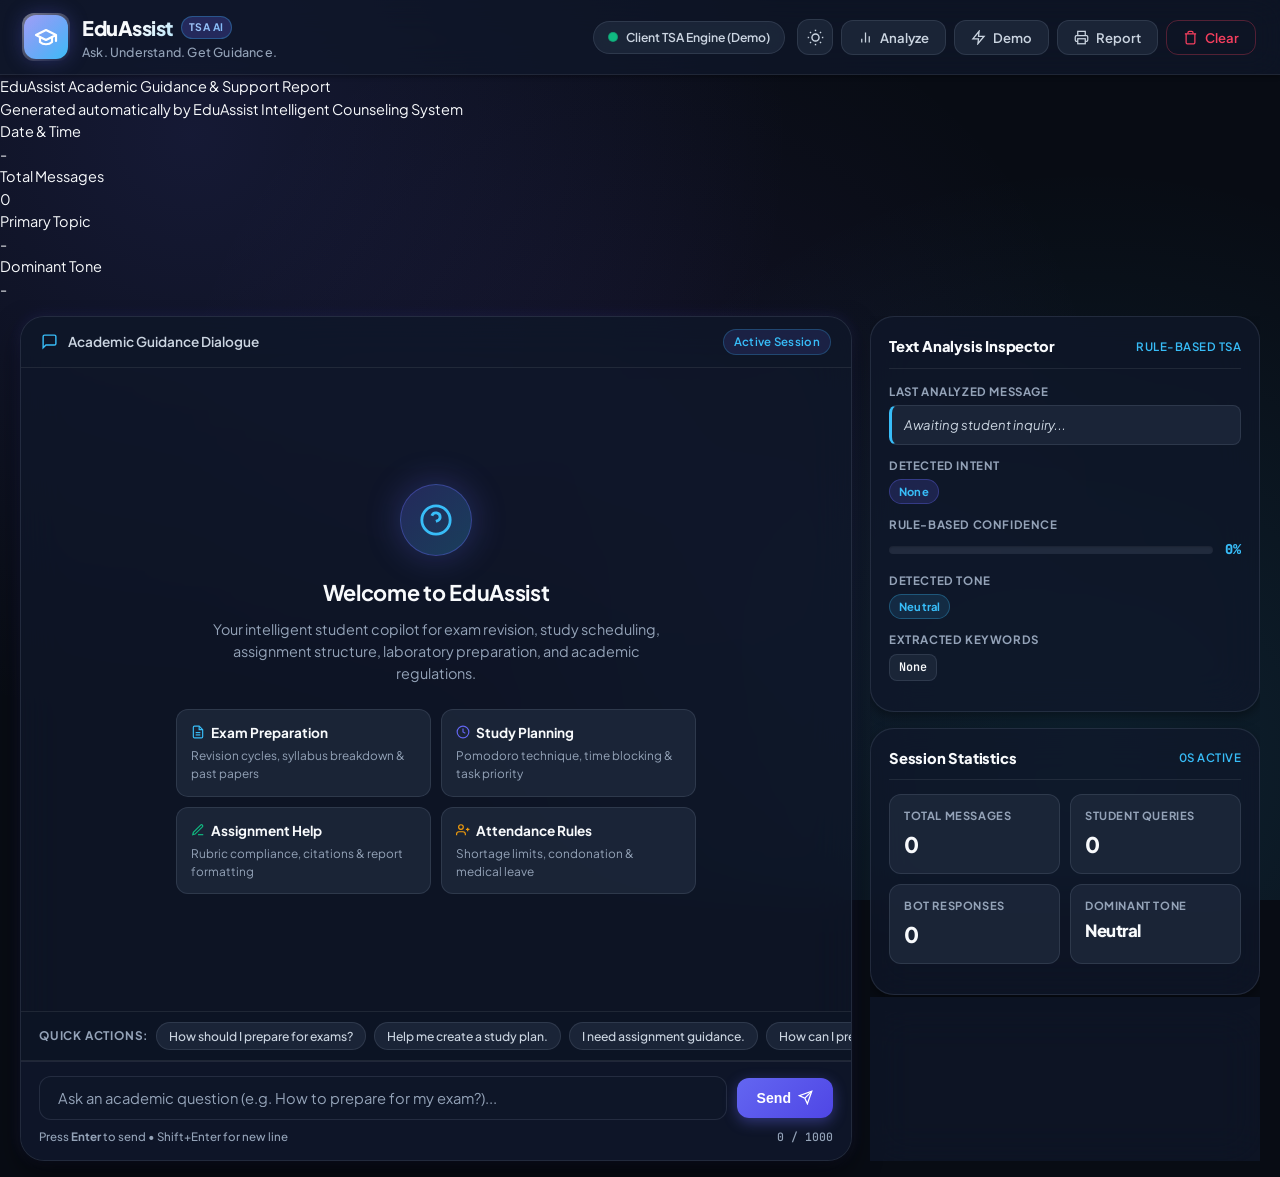
==== commit db556798: "feat(ui): enhance UI/UX with animated glassmorphism, dark/light theme, and lively micro-interactions" ====
--- a/docs/index.html
+++ b/docs/index.html
@@ -1,54 +1,67 @@
 <!DOCTYPE html>
-<html lang="en">
+<html lang="en" data-theme="dark">
 <head>
   <meta charset="UTF-8">
   <meta name="viewport" content="width=device-width, initial-scale=1.0">
   <title>EduAssist — Intelligent Student Support & Academic Guidance Chatbot</title>
   
+  <!-- Google Fonts Preconnect & Stylesheets -->
+  <link rel="preconnect" href="https://fonts.googleapis.com">
+  <link rel="preconnect" href="https://fonts.gstatic.com" crossorigin>
+  <link href="https://fonts.googleapis.com/css2?family=Plus+Jakarta+Sans:wght@300;400;500;600;700;800&family=JetBrains+Mono:wght@400;500;600&display=swap" rel="stylesheet">
+
   <!-- Relative paths ensure 100% compatibility with GitHub Pages repository subpaths -->
   <link rel="stylesheet" href="./css/styles.css">
   <link rel="stylesheet" href="./css/print.css" media="print">
-  <link rel="icon" href="data:image/svg+xml,<svg xmlns='http://www.w3.org/2000/svg' viewBox='0 0 24 24' fill='%233b82f6'><path d='M12 3L1 9l11 6 9-4.91V17h2V9L12 3zm0 8.55L4.47 9 12 4.91 19.53 9 12 11.55zM5 13.18v4L12 21l7-3.82v-4L12 17l-7-3.82z'/></svg>">
+  <link rel="icon" href="data:image/svg+xml,<svg xmlns='http://www.w3.org/2000/svg' viewBox='0 0 24 24' fill='%236366f1'><path d='M12 3L1 9l11 6 9-4.91V17h2V9L12 3zm0 8.55L4.47 9 12 4.91 19.53 9 12 11.55zM5 13.18v4L12 21l7-3.82v-4L12 17l-7-3.82z'/></svg>">
 </head>
 <body>
 
   <!-- Application Header -->
   <header class="app-header">
     <div class="brand-section">
-      <div class="brand-icon">
-        <svg width="22" height="22" viewBox="0 0 24 24" fill="none" stroke="currentColor" stroke-width="2" stroke-linecap="round" stroke-linejoin="round">
+      <div class="brand-icon-wrapper" id="brandLogo">
+        <svg width="24" height="24" viewBox="0 0 24 24" fill="none" stroke="currentColor" stroke-width="2.2" stroke-linecap="round" stroke-linejoin="round">
           <path d="M22 10v6M2 10l10-5 10 5-10 5z"/>
           <path d="M6 12v5c3 3 9 3 12 0v-5"/>
         </svg>
       </div>
       <div class="brand-title-wrap">
-        <h1 class="brand-title">EduAssist</h1>
+        <h1 class="brand-title">EduAssist <span style="font-size: 0.65rem; padding: 2px 7px; border-radius: 999px; background: rgba(99, 102, 241, 0.25); color: #38bdf8; border: 1px solid rgba(56, 189, 248, 0.3); font-weight: 700; letter-spacing: 0.5px;">TSA AI</span></h1>
         <span class="brand-tagline">Ask. Understand. Get Guidance.</span>
       </div>
     </div>
 
     <div class="header-status-controls">
-      <!-- Active Processing Engine Badge -->
-      <div id="engineModeBadge" class="engine-badge" title="Click to view engine architecture">
-        <span class="engine-dot"></span>
+      <!-- Active Processing Engine Badge with Radar Ping -->
+      <div id="engineModeBadge" class="engine-badge" title="Click to inspect Dual-Engine Architecture">
+        <span class="radar-wrapper">
+          <span class="radar-ping"></span>
+          <span class="radar-dot"></span>
+        </span>
         <span id="engineModeText">Connecting...</span>
       </div>
 
       <!-- Action Buttons -->
       <div class="header-actions">
-        <button id="btnAnalyze" class="btn btn-secondary" title="Analyze conversation summary">
+        <!-- Theme Toggle Button -->
+        <button id="btnThemeToggle" class="btn-theme-toggle" title="Toggle Dark / Light Theme" aria-label="Toggle Theme">
+          <svg id="themeIconSun" width="17" height="17" viewBox="0 0 24 24" fill="none" stroke="currentColor" stroke-width="2"><circle cx="12" cy="12" r="5"/><line x1="12" y1="1" x2="12" y2="3"/><line x1="12" y1="21" x2="12" y2="23"/><line x1="4.22" y1="4.22" x2="5.64" y2="5.64"/><line x1="18.36" y1="18.36" x2="19.78" y2="19.78"/><line x1="1" y1="12" x2="3" y2="12"/><line x1="21" y1="12" x2="23" y2="12"/><line x1="4.22" y1="19.78" x2="5.64" y2="18.36"/><line x1="18.36" y1="5.64" x2="19.78" y2="4.22"/></svg>
+        </button>
+
+        <button id="btnAnalyze" class="btn btn-secondary" title="Synthesize Conversation & Counseling Report">
           <svg width="15" height="15" viewBox="0 0 24 24" fill="none" stroke="currentColor" stroke-width="2"><path d="M18 20V10M12 20V4M6 20v-6"/></svg>
           Analyze
         </button>
-        <button id="btnDemo" class="btn btn-secondary" title="Load realistic demo conversation">
+        <button id="btnDemo" class="btn btn-secondary" title="Load Fictional Realistic Demo Dialogue">
           <svg width="15" height="15" viewBox="0 0 24 24" fill="none" stroke="currentColor" stroke-width="2"><polygon points="13 2 3 14 12 14 11 22 21 10 12 10 13 2"/></svg>
           Demo
         </button>
-        <button id="btnPrint" class="btn btn-secondary" title="Print or Export conversation report">
+        <button id="btnPrint" class="btn btn-secondary" title="Export or Print A4 Academic Report">
           <svg width="15" height="15" viewBox="0 0 24 24" fill="none" stroke="currentColor" stroke-width="2"><polyline points="6 9 6 2 18 2 18 9"/><path d="M6 18H4a2 2 0 0 1-2-2v-5a2 2 0 0 1 2-2h16a2 2 0 0 1 2 2v5a2 2 0 0 1-2 2h-2"/><rect x="6" y="14" width="12" height="8"/></svg>
           Report
         </button>
-        <button id="btnClear" class="btn btn-danger-outline" title="Clear current chat and reset analytics">
+        <button id="btnClear" class="btn btn-danger-outline" title="Clear Chat & Reset Runtime Session">
           <svg width="15" height="15" viewBox="0 0 24 24" fill="none" stroke="currentColor" stroke-width="2"><polyline points="3 6 5 6 21 6"/><path d="M19 6v14a2 2 0 0 1-2 2H7a2 2 0 0 1-2-2V6m3 0V4a2 2 0 0 1 2-2h4a2 2 0 0 1 2 2v2"/></svg>
           Clear
         </button>
@@ -56,7 +69,7 @@
     </div>
   </header>
 
-  <!-- Printable Header Container (Used exclusively when printing report) -->
+  <!-- Printable Header Container (Used exclusively when exporting/printing) -->
   <div class="print-report-header">
     <div class="print-report-title">EduAssist Academic Guidance & Support Report</div>
     <div class="print-report-subtitle">Generated automatically by EduAssist Intelligent Counseling System</div>
@@ -87,23 +100,54 @@
     <section class="chat-workspace">
       <div class="chat-banner">
         <div class="chat-banner-info">
-          <svg width="16" height="16" viewBox="0 0 24 24" fill="none" stroke="currentColor" stroke-width="2"><path d="M21 15a2 2 0 0 1-2 2H7l-4 4V5a2 2 0 0 1 2-2h14a2 2 0 0 1 2 2z"/></svg>
-          Academic Counseling Chat
+          <svg width="17" height="17" viewBox="0 0 24 24" fill="none" stroke="currentColor" stroke-width="2"><path d="M21 15a2 2 0 0 1-2 2H7l-4 4V5a2 2 0 0 1 2-2h14a2 2 0 0 1 2 2z"/></svg>
+          Academic Guidance Dialogue
         </div>
         <span class="chat-banner-badge" id="sessionStatusBadge">Active Session</span>
       </div>
 
       <!-- Message History Container -->
       <div id="chatMessages" class="chat-messages">
-        <!-- Empty State Placeholder -->
+        <!-- Empty State Placeholder with Quick-Start Interactive Prompts -->
         <div id="emptyState" class="chat-empty-state">
-          <div class="empty-state-icon">
-            <svg width="32" height="32" viewBox="0 0 24 24" fill="none" stroke="currentColor" stroke-width="2"><path d="M21 15a2 2 0 0 1-2 2H7l-4 4V5a2 2 0 0 1 2-2h14a2 2 0 0 1 2 2z"/></svg>
+          <div class="empty-state-orb">
+            <svg width="34" height="34" viewBox="0 0 24 24" fill="none" stroke="currentColor" stroke-width="2"><circle cx="12" cy="12" r="10"/><path d="M9.09 9a3 3 0 0 1 5.83 1c0 2-3 3-3 3"/><line x1="12" y1="17" x2="12.01" y2="17"/></svg>
           </div>
           <h2 class="empty-state-title">Welcome to EduAssist</h2>
           <p class="empty-state-desc">
-            Start a conversation by asking an academic question about exams, study planning, assignments, lab work, or attendance.
+            Your intelligent student copilot for exam revision, study scheduling, assignment structure, laboratory preparation, and academic regulations.
           </p>
+
+          <div class="empty-prompts-grid">
+            <div class="empty-prompt-card" data-prompt="How should I prepare for my upcoming exam?">
+              <span class="prompt-card-title">
+                <svg width="14" height="14" viewBox="0 0 24 24" fill="none" stroke="#38bdf8" stroke-width="2"><path d="M14 2H6a2 2 0 0 0-2 2v16a2 2 0 0 0 2 2h12a2 2 0 0 0 2-2V8z"/><polyline points="14 2 14 8 20 8"/><line x1="16" y1="13" x2="8" y2="13"/><line x1="16" y1="17" x2="8" y2="17"/></svg>
+                Exam Preparation
+              </span>
+              <span class="prompt-card-desc">Revision cycles, syllabus breakdown & past papers</span>
+            </div>
+            <div class="empty-prompt-card" data-prompt="Help me create a daily study schedule and timetable.">
+              <span class="prompt-card-title">
+                <svg width="14" height="14" viewBox="0 0 24 24" fill="none" stroke="#6366f1" stroke-width="2"><circle cx="12" cy="12" r="10"/><polyline points="12 6 12 12 16 14"/></svg>
+                Study Planning
+              </span>
+              <span class="prompt-card-desc">Pomodoro technique, time blocking & task priority</span>
+            </div>
+            <div class="empty-prompt-card" data-prompt="I need guidance on structuring my assignment and references.">
+              <span class="prompt-card-title">
+                <svg width="14" height="14" viewBox="0 0 24 24" fill="none" stroke="#10b981" stroke-width="2"><path d="M12 20h9"/><path d="M16.5 3.5a2.121 2.121 0 0 1 3 3L7 19l-4 1 1-4L16.5 3.5z"/></svg>
+                Assignment Help
+              </span>
+              <span class="prompt-card-desc">Rubric compliance, citations & report formatting</span>
+            </div>
+            <div class="empty-prompt-card" data-prompt="What is the minimum attendance percentage required for exams?">
+              <span class="prompt-card-title">
+                <svg width="14" height="14" viewBox="0 0 24 24" fill="none" stroke="#f59e0b" stroke-width="2"><path d="M16 21v-2a4 4 0 0 0-4-4H5a4 4 0 0 0-4 4v2"/><circle cx="8.5" cy="7" r="4"/><line x1="20" y1="8" x2="20" y2="14"/><line x1="23" y1="11" x2="17" y2="11"/></svg>
+                Attendance Rules
+              </span>
+              <span class="prompt-card-desc">Shortage limits, condonation & medical leave</span>
+            </div>
+          </div>
         </div>
       </div>
 
@@ -114,12 +158,12 @@
           <span class="typing-dot"></span>
           <span class="typing-dot"></span>
         </div>
-        <span>Analyzing your question...</span>
+        <span>EduAssist is analyzing your query...</span>
       </div>
 
       <!-- Suggested Questions Bar -->
       <div class="suggested-bar">
-        <span class="suggested-label">Suggestions:</span>
+        <span class="suggested-label">Quick Actions:</span>
         <button class="suggested-btn" data-query="How should I prepare for exams?">How should I prepare for exams?</button>
         <button class="suggested-btn" data-query="Help me create a study plan.">Help me create a study plan.</button>
         <button class="suggested-btn" data-query="I need assignment guidance.">I need assignment guidance.</button>
@@ -134,23 +178,23 @@
             type="text" 
             id="messageInput" 
             class="composer-input" 
-            placeholder="Type your academic question here (e.g. How to prepare for my exam?)..." 
+            placeholder="Ask an academic question (e.g. How to prepare for my exam?)..." 
             maxlength="1000"
             autocomplete="off"
           />
-          <button id="btnSend" class="btn-send" title="Send message">
+          <button id="btnSend" class="btn-send" title="Send Question (Enter)">
             <span>Send</span>
             <svg width="15" height="15" viewBox="0 0 24 24" fill="none" stroke="currentColor" stroke-width="2"><line x1="22" y1="2" x2="11" y2="13"/><polygon points="22 2 15 22 11 13 2 9 22 2"/></svg>
           </button>
         </div>
         <div class="composer-meta">
-          <span>Press Enter to send</span>
-          <span id="charCounter">0 / 1000</span>
+          <span>Press <strong>Enter</strong> to send &bull; Shift+Enter for new line</span>
+          <span id="charCounter" style="font-family: var(--font-mono);">0 / 1000</span>
         </div>
       </footer>
     </section>
 
-    <!-- Right Column: Text Analysis & Dashboard Workspace -->
+    <!-- Right Column: Live Text Analysis & Dynamic Dashboard -->
     <aside class="analytics-workspace">
       
       <!-- Panel 1: Live Text Analysis Inspector -->
@@ -197,10 +241,10 @@
         </div>
       </div>
 
-      <!-- Panel 2: Conversation Statistics -->
+      <!-- Panel 2: Live Conversation Statistics -->
       <div class="panel-card">
         <div class="panel-title">
-          <span>Conversation Statistics</span>
+          <span>Session Statistics</span>
           <span class="panel-subtitle" id="statDuration">0s active</span>
         </div>
 
@@ -224,15 +268,15 @@
         </div>
       </div>
 
-      <!-- Panel 3: Intent Analytics Distribution -->
+      <!-- Panel 3: Live Intent Analytics Distribution -->
       <div class="panel-card">
         <div class="panel-title">
           <span>Intent Distribution</span>
-          <span class="panel-subtitle">Dynamic Runtime Analytics</span>
+          <span class="panel-subtitle">Dynamic Analytics</span>
         </div>
 
         <div id="intentDistList" class="distribution-list">
-          <div style="font-size: 0.8rem; color: var(--color-text-muted); text-align: center; padding: 20px 0;">
+          <div style="font-size: 0.8rem; color: var(--text-muted); text-align: center; padding: 22px 0;">
             No intents detected yet
           </div>
         </div>
@@ -242,7 +286,7 @@
   </main>
 
   <!-- ============================================================================
-       Modals
+       Interactive Modals
        ============================================================================ -->
 
   <!-- Modal 1: Clear Confirmation -->
@@ -254,20 +298,20 @@
       </div>
       <div class="modal-body">
         <p>Are you sure you want to clear the entire chat conversation?</p>
-        <p style="margin-top: 10px;">This will reset runtime conversation logs, intent distribution metrics, and live session analytics.</p>
+        <p style="margin-top: 10px; color: var(--text-muted);">This action resets runtime conversation logs, intent distribution metrics, and active session statistics.</p>
       </div>
       <div class="modal-footer">
         <button class="btn btn-secondary" data-close-modal="modalClear">Cancel</button>
-        <button id="btnConfirmClear" class="btn btn-primary" style="background-color: #e11d48;">Clear All</button>
+        <button id="btnConfirmClear" class="btn btn-primary" style="background: linear-gradient(135deg, #f43f5e, #be123c); box-shadow: 0 4px 14px rgba(244, 63, 94, 0.4);">Clear All</button>
       </div>
     </div>
   </div>
 
-  <!-- Modal 2: Conversation Analysis Summary -->
+  <!-- Modal 2: Conversation Analysis & Summary -->
   <div id="modalAnalysis" class="modal-overlay">
-    <div class="modal-box" style="max-width: 650px;">
+    <div class="modal-box" style="max-width: 660px;">
       <div class="modal-header">
-        <h3 class="modal-title">Conversation Analysis & Summary</h3>
+        <h3 class="modal-title">Conversation Analysis & Synthesis</h3>
         <button class="btn-close-modal" data-close-modal="modalAnalysis">&times;</button>
       </div>
       <div id="analysisModalBody" class="modal-body">
@@ -283,7 +327,7 @@
     </div>
   </div>
 
-  <!-- Modal 3: Engine Architecture Information -->
+  <!-- Modal 3: Dual-Engine Architecture Information -->
   <div id="modalEngineInfo" class="modal-overlay">
     <div class="modal-box">
       <div class="modal-header">
@@ -292,16 +336,22 @@
       </div>
       <div class="modal-body">
         <p><strong>EduAssist Dual-Engine Architecture:</strong></p>
-        <p style="margin-top: 8px;">
-          <strong>Mode 1 — Full Flask Application:</strong><br>
-          Browser (HTML/CSS/JS) &rarr; Fetch API &rarr; Flask REST API &rarr; Python NLP Preprocessing & Intent Engine.
-        </p>
-        <p style="margin-top: 10px;">
-          <strong>Mode 2 — GitHub Pages Static Demo:</strong><br>
-          Static Browser &rarr; Client-Side TSA Engine (Vanilla JavaScript). Reproduces 100% of the identical preprocessing, intent matching, tone detection, and confidence estimation without needing a Python backend on static GitHub Pages hosting.
-        </p>
-        <div style="margin-top: 14px; padding: 10px; background-color: #f1f5f9; border-radius: 6px; font-size: 0.8rem;">
-          <strong>Currently Active Engine:</strong> <span id="currentEngineDetailsText" style="color: var(--color-brand-dark); font-weight: bold;">Detecting...</span>
+        <div style="margin-top: 12px; display: flex; flex-direction: column; gap: 10px;">
+          <div style="background: var(--bg-surface-elevated); border: 1px solid var(--border-card); border-radius: 8px; padding: 12px;">
+            <div style="font-weight: 700; color: #38bdf8; margin-bottom: 4px;">Mode 1 &mdash; Full Flask Application</div>
+            <div style="font-size: 0.82rem; color: var(--text-secondary);">
+              Browser (HTML/CSS/JS) &rarr; Fetch API &rarr; Flask REST API &rarr; Python NLP Preprocessing & Intent Engine. Used during local development and cloud server deployments.
+            </div>
+          </div>
+          <div style="background: var(--bg-surface-elevated); border: 1px solid var(--border-card); border-radius: 8px; padding: 12px;">
+            <div style="font-weight: 700; color: #10b981; margin-bottom: 4px;">Mode 2 &mdash; GitHub Pages Static Demo</div>
+            <div style="font-size: 0.82rem; color: var(--text-secondary);">
+              Static Browser &rarr; Client-Side TSA Engine (Vanilla JavaScript). Reproduces 100% of the identical tokenization, intent rules, tone analysis, and confidence scoring without needing a running Python backend on static GitHub Pages hosting.
+            </div>
+          </div>
+        </div>
+        <div style="margin-top: 16px; padding: 12px; background: rgba(99, 102, 241, 0.15); border: 1px solid rgba(99, 102, 241, 0.3); border-radius: 8px; font-size: 0.84rem;">
+          <strong>Currently Active Engine:</strong> <span id="currentEngineDetailsText" style="color: var(--accent-cyan); font-weight: 700;">Detecting...</span>
         </div>
       </div>
       <div class="modal-footer">
--- a/docs/css/styles.css
+++ b/docs/css/styles.css
@@ -1,65 +1,113 @@
 /* ==============================================================================
    EduAssist - Intelligent Student Support & Academic Guidance Chatbot
-   Modern Education / TSA Design System Stylesheet
+   Bespoke Modern AI Copilot Design System
+   High-Contrast, Animated, Dynamic, Glassmorphic UI/UX
    ============================================================================== */
 
+@import url('https://fonts.googleapis.com/css2?family=Plus+Jakarta+Sans:wght@300;400;500;600;700;800&family=JetBrains+Mono:wght@400;500;600&display=swap');
+
 :root {
-  --font-family: -apple-system, BlinkMacSystemFont, "Segoe UI", Roboto, "Helvetica Neue", Arial, sans-serif;
+  --font-main: 'Plus Jakarta Sans', -apple-system, BlinkMacSystemFont, 'Segoe UI', Roboto, sans-serif;
+  --font-mono: 'JetBrains Mono', monospace;
+
+  /* Theme Tokens - Dark Mode (Default for Cyber-Academic AI) */
+  --bg-app: #080c14;
+  --bg-gradient: radial-gradient(circle at 15% 15%, rgba(99, 102, 241, 0.15) 0%, transparent 45%),
+                 radial-gradient(circle at 85% 85%, rgba(56, 189, 248, 0.12) 0%, transparent 45%),
+                 radial-gradient(circle at 50% 50%, rgba(139, 92, 246, 0.08) 0%, transparent 60%),
+                 #080c14;
   
-  /* Primary & Slate Palette */
-  --color-bg: #f8fafc;
-  --color-surface: #ffffff;
-  --color-surface-hover: #f1f5f9;
-  --color-border: #e2e8f0;
-  --color-border-focus: #3b82f6;
-  
-  --color-text-primary: #0f172a;
-  --color-text-secondary: #475569;
-  --color-text-muted: #64748b;
-  --color-text-inverse: #ffffff;
-  
-  /* Brand Accent */
-  --color-brand: #3b82f6;
-  --color-brand-hover: #2563eb;
-  --color-brand-light: #eff6ff;
-  --color-brand-dark: #1d4ed8;
-  --color-indigo: #6366f1;
-  --color-indigo-light: #eef2ff;
-
-  /* Emotional & Status Tones */
-  --color-positive: #10b981;
-  --color-positive-bg: #ecfdf5;
-  --color-positive-border: #a7f3d0;
-  --color-positive-text: #065f46;
-
-  --color-concerned: #f59e0b;
-  --color-concerned-bg: #fffbeb;
-  --color-concerned-border: #fde68a;
-  --color-concerned-text: #92400e;
-
-  --color-frustrated: #f43f5e;
-  --color-frustrated-bg: #fff1f2;
-  --color-frustrated-border: #fecdd3;
-  --color-frustrated-text: #9f1239;
-
-  --color-neutral: #64748b;
-  --color-neutral-bg: #f1f5f9;
-  --color-neutral-border: #cbd5e1;
-  --color-neutral-text: #334155;
-
-  /* Shadows & Radius */
-  --radius-sm: 6px;
-  --radius-md: 10px;
-  --radius-lg: 16px;
+  --bg-surface: rgba(15, 23, 42, 0.75);
+  --bg-surface-elevated: rgba(30, 41, 59, 0.85);
+  --bg-surface-hover: rgba(51, 65, 85, 0.9);
+  --bg-card: rgba(15, 23, 42, 0.65);
+  --bg-input: rgba(15, 23, 42, 0.9);
+
+  --border-subtle: rgba(255, 255, 255, 0.08);
+  --border-card: rgba(148, 163, 184, 0.16);
+  --border-hover: rgba(99, 102, 241, 0.5);
+  --border-focus: #6366f1;
+
+  --text-primary: #f8fafc;
+  --text-secondary: #cbd5e1;
+  --text-muted: #94a3b8;
+  --text-inverse: #0f172a;
+
+  /* Luminous Brand Accents */
+  --accent-primary: #6366f1;
+  --accent-primary-hover: #4f46e5;
+  --accent-glow: rgba(99, 102, 241, 0.4);
+  --accent-cyan: #38bdf8;
+  --accent-purple: #a855f7;
+
+  /* Emotional Tone Tokens */
+  --tone-positive: #10b981;
+  --tone-positive-glow: rgba(16, 185, 129, 0.35);
+  --tone-positive-bg: rgba(16, 185, 129, 0.12);
+  --tone-positive-border: rgba(16, 185, 129, 0.3);
+
+  --tone-concerned: #f59e0b;
+  --tone-concerned-glow: rgba(245, 158, 11, 0.35);
+  --tone-concerned-bg: rgba(245, 158, 11, 0.12);
+  --tone-concerned-border: rgba(245, 158, 11, 0.3);
+
+  --tone-frustrated: #f43f5e;
+  --tone-frustrated-glow: rgba(244, 63, 94, 0.35);
+  --tone-frustrated-bg: rgba(244, 63, 94, 0.12);
+  --tone-frustrated-border: rgba(244, 63, 94, 0.3);
+
+  --tone-neutral: #38bdf8;
+  --tone-neutral-glow: rgba(56, 189, 248, 0.35);
+  --tone-neutral-bg: rgba(56, 189, 248, 0.12);
+  --tone-neutral-border: rgba(56, 189, 248, 0.3);
+
+  /* Shadows */
+  --shadow-sm: 0 2px 4px rgba(0, 0, 0, 0.3);
+  --shadow-md: 0 4px 12px rgba(0, 0, 0, 0.4), 0 0 1px rgba(255, 255, 255, 0.1);
+  --shadow-lg: 0 12px 28px rgba(0, 0, 0, 0.5), 0 0 15px rgba(99, 102, 241, 0.15);
+  --shadow-glow: 0 0 20px rgba(99, 102, 241, 0.35);
+
+  --radius-sm: 8px;
+  --radius-md: 12px;
+  --radius-lg: 18px;
+  --radius-xl: 24px;
   --radius-full: 9999px;
 
-  --shadow-sm: 0 1px 2px 0 rgba(0, 0, 0, 0.05);
-  --shadow-md: 0 4px 6px -1px rgba(0, 0, 0, 0.08), 0 2px 4px -2px rgba(0, 0, 0, 0.04);
-  --shadow-lg: 0 10px 15px -3px rgba(0, 0, 0, 0.1), 0 4px 6px -4px rgba(0, 0, 0, 0.05);
-  --shadow-modal: 0 20px 25px -5px rgba(0, 0, 0, 0.15), 0 8px 10px -6px rgba(0, 0, 0, 0.1);
-
-  --transition-fast: 0.15s ease;
-  --transition-normal: 0.25s ease;
+  --transition-fast: 0.15s cubic-bezier(0.4, 0, 0.2, 1);
+  --transition-bounce: 0.3s cubic-bezier(0.34, 1.56, 0.64, 1);
+  --transition-smooth: 0.25s cubic-bezier(0.16, 1, 0.3, 1);
+}
+
+/* Light Theme Variables */
+[data-theme="light"] {
+  --bg-app: #f1f5f9;
+  --bg-gradient: radial-gradient(circle at 10% 10%, rgba(99, 102, 241, 0.08) 0%, transparent 40%),
+                 radial-gradient(circle at 90% 90%, rgba(14, 165, 233, 0.08) 0%, transparent 40%),
+                 #f1f5f9;
+  --bg-surface: rgba(255, 255, 255, 0.85);
+  --bg-surface-elevated: #ffffff;
+  --bg-surface-hover: #f8fafc;
+  --bg-card: rgba(255, 255, 255, 0.9);
+  --bg-input: #ffffff;
+
+  --border-subtle: rgba(148, 163, 184, 0.2);
+  --border-card: rgba(148, 163, 184, 0.25);
+  --border-hover: rgba(99, 102, 241, 0.6);
+  --border-focus: #4f46e5;
+
+  --text-primary: #0f172a;
+  --text-secondary: #334155;
+  --text-muted: #64748b;
+  --text-inverse: #ffffff;
+
+  --accent-primary: #4f46e5;
+  --accent-primary-hover: #4338ca;
+  --accent-glow: rgba(79, 70, 229, 0.25);
+
+  --shadow-sm: 0 1px 3px rgba(0, 0, 0, 0.05);
+  --shadow-md: 0 4px 10px rgba(0, 0, 0, 0.06), 0 1px 2px rgba(0, 0, 0, 0.04);
+  --shadow-lg: 0 10px 25px rgba(0, 0, 0, 0.08);
+  --shadow-glow: 0 0 20px rgba(79, 70, 229, 0.2);
 }
 
 *, *::before, *::after {
@@ -69,49 +117,74 @@
 }
 
 body {
-  font-family: var(--font-family);
-  background-color: var(--color-bg);
-  color: var(--color-text-primary);
-  line-height: 1.5;
-  font-size: 14px;
+  font-family: var(--font-main);
+  background: var(--bg-gradient);
+  background-attachment: fixed;
+  color: var(--text-primary);
+  min-height: 100vh;
+  display: flex;
+  flex-direction: column;
+  line-height: 1.55;
+  font-size: 14.5px;
   -webkit-font-smoothing: antialiased;
-  min-height: 100vh;
-  display: flex;
-  flex-direction: column;
+  -moz-osx-font-smoothing: grayscale;
+  overflow-x: hidden;
 }
 
 /* ==============================================================================
    Application Header
    ============================================================================== */
 .app-header {
-  background-color: var(--color-surface);
-  border-bottom: 1px solid var(--color-border);
+  background: var(--bg-surface);
+  backdrop-filter: blur(16px);
+  -webkit-backdrop-filter: blur(16px);
+  border-bottom: 1px solid var(--border-subtle);
   padding: 12px 24px;
   display: flex;
   align-items: center;
   justify-content: space-between;
   position: sticky;
   top: 0;
-  z-index: 40;
+  z-index: 50;
   box-shadow: var(--shadow-sm);
+  transition: var(--transition-smooth);
 }
 
 .brand-section {
   display: flex;
   align-items: center;
-  gap: 12px;
-}
-
-.brand-icon {
-  width: 40px;
-  height: 40px;
+  gap: 14px;
+  text-decoration: none;
+}
+
+.brand-icon-wrapper {
+  position: relative;
+  width: 44px;
+  height: 44px;
   border-radius: var(--radius-md);
-  background: linear-gradient(135deg, var(--color-brand), var(--color-indigo));
+  background: linear-gradient(135deg, #6366f1, #38bdf8);
   display: flex;
   align-items: center;
   justify-content: center;
-  color: white;
-  box-shadow: 0 2px 8px rgba(59, 130, 246, 0.35);
+  color: #ffffff;
+  box-shadow: var(--shadow-glow);
+  transition: var(--transition-bounce);
+  cursor: pointer;
+}
+
+.brand-icon-wrapper:hover {
+  transform: rotate(-6deg) scale(1.08);
+  box-shadow: 0 0 25px rgba(99, 102, 241, 0.6);
+}
+
+.brand-icon-wrapper::after {
+  content: '';
+  position: absolute;
+  inset: -2px;
+  border-radius: inherit;
+  background: linear-gradient(135deg, rgba(255,255,255,0.4), transparent);
+  z-index: 1;
+  pointer-events: none;
 }
 
 .brand-title-wrap {
@@ -120,9 +193,12 @@
 }
 
 .brand-title {
-  font-size: 1.15rem;
-  font-weight: 700;
-  color: var(--color-text-primary);
+  font-size: 1.25rem;
+  font-weight: 800;
+  letter-spacing: -0.5px;
+  background: linear-gradient(135deg, var(--text-primary) 30%, var(--accent-cyan));
+  -webkit-background-clip: text;
+  -webkit-text-fill-color: transparent;
   display: flex;
   align-items: center;
   gap: 8px;
@@ -130,47 +206,73 @@
 
 .brand-tagline {
   font-size: 0.78rem;
-  color: var(--color-text-muted);
+  color: var(--text-muted);
   font-weight: 500;
+  letter-spacing: 0.2px;
 }
 
 .header-status-controls {
   display: flex;
   align-items: center;
-  gap: 10px;
-}
-
-/* Engine Mode Badge */
+  gap: 12px;
+}
+
+/* Engine Status Radar Badge */
 .engine-badge {
   display: inline-flex;
   align-items: center;
-  gap: 6px;
-  padding: 5px 12px;
+  gap: 8px;
+  padding: 6px 14px;
   border-radius: var(--radius-full);
-  font-size: 0.75rem;
+  font-size: 0.76rem;
   font-weight: 600;
-  background-color: var(--color-brand-light);
-  color: var(--color-brand-dark);
-  border: 1px solid rgba(59, 130, 246, 0.2);
+  background: var(--bg-surface-elevated);
+  border: 1px solid var(--border-card);
+  color: var(--text-secondary);
   cursor: pointer;
-  transition: var(--transition-fast);
+  transition: var(--transition-bounce);
+  user-select: none;
+  backdrop-filter: blur(10px);
 }
 
 .engine-badge:hover {
-  background-color: #dbeafe;
-}
-
-.engine-dot {
+  transform: translateY(-2px);
+  border-color: var(--accent-primary);
+  box-shadow: 0 4px 14px var(--accent-glow);
+  color: var(--text-primary);
+}
+
+.radar-wrapper {
+  position: relative;
+  width: 10px;
+  height: 10px;
+  display: flex;
+  align-items: center;
+  justify-content: center;
+}
+
+.radar-dot {
   width: 8px;
   height: 8px;
   border-radius: 50%;
-  background-color: var(--color-positive);
-  animation: pulse-dot 2s infinite ease-in-out;
-}
-
-@keyframes pulse-dot {
-  0%, 100% { opacity: 1; transform: scale(1); }
-  50% { opacity: 0.6; transform: scale(1.2); }
+  background-color: var(--tone-positive);
+  position: relative;
+  z-index: 2;
+}
+
+.radar-ping {
+  position: absolute;
+  width: 100%;
+  height: 100%;
+  border-radius: 50%;
+  background-color: var(--tone-positive);
+  opacity: 0.8;
+  animation: radarWave 2s infinite ease-out;
+}
+
+@keyframes radarWave {
+  0% { transform: scale(1); opacity: 0.8; }
+  100% { transform: scale(3.2); opacity: 0; }
 }
 
 /* Header Action Buttons */
@@ -184,47 +286,91 @@
   display: inline-flex;
   align-items: center;
   justify-content: center;
-  gap: 6px;
-  padding: 7px 14px;
+  gap: 7px;
+  padding: 8px 16px;
   font-size: 0.82rem;
-  font-weight: 500;
-  border-radius: var(--radius-sm);
+  font-weight: 600;
+  border-radius: var(--radius-md);
   border: 1px solid transparent;
   cursor: pointer;
+  transition: var(--transition-bounce);
+  font-family: inherit;
+  outline: none;
+  user-select: none;
+  position: relative;
+  overflow: hidden;
+}
+
+.btn:active {
+  transform: scale(0.96) !important;
+}
+
+.btn svg {
   transition: var(--transition-fast);
-  text-decoration: none;
-  font-family: inherit;
+}
+
+.btn:hover svg {
+  transform: scale(1.15);
 }
 
 .btn-secondary {
-  background-color: var(--color-surface);
-  border-color: var(--color-border);
-  color: var(--color-text-secondary);
+  background: var(--bg-surface-elevated);
+  border-color: var(--border-card);
+  color: var(--text-secondary);
 }
 
 .btn-secondary:hover {
-  background-color: var(--color-surface-hover);
-  color: var(--color-text-primary);
-  border-color: #cbd5e1;
+  background: var(--bg-surface-hover);
+  color: var(--text-primary);
+  border-color: var(--border-hover);
+  transform: translateY(-2px);
+  box-shadow: var(--shadow-sm);
 }
 
 .btn-primary {
-  background-color: var(--color-brand);
-  color: white;
+  background: linear-gradient(135deg, var(--accent-primary), #4f46e5);
+  color: #ffffff;
+  box-shadow: 0 4px 14px var(--accent-glow);
 }
 
 .btn-primary:hover {
-  background-color: var(--color-brand-hover);
+  transform: translateY(-2px);
+  box-shadow: 0 6px 20px var(--accent-glow);
+  background: linear-gradient(135deg, #4f46e5, #4338ca);
 }
 
 .btn-danger-outline {
-  background-color: transparent;
-  border-color: #fecdd3;
-  color: #e11d48;
+  background: transparent;
+  border-color: var(--tone-frustrated-border);
+  color: var(--tone-frustrated);
 }
 
 .btn-danger-outline:hover {
-  background-color: #fff1f2;
+  background: var(--tone-frustrated-bg);
+  border-color: var(--tone-frustrated);
+  transform: translateY(-2px);
+  box-shadow: 0 4px 12px var(--tone-frustrated-glow);
+}
+
+/* Theme Toggle Button */
+.btn-theme-toggle {
+  width: 36px;
+  height: 36px;
+  border-radius: var(--radius-md);
+  background: var(--bg-surface-elevated);
+  border: 1px solid var(--border-card);
+  color: var(--text-secondary);
+  display: flex;
+  align-items: center;
+  justify-content: center;
+  cursor: pointer;
+  transition: var(--transition-bounce);
+}
+
+.btn-theme-toggle:hover {
+  color: var(--accent-cyan);
+  border-color: var(--accent-cyan);
+  transform: rotate(20deg) scale(1.08);
 }
 
 /* ==============================================================================
@@ -232,14 +378,14 @@
    ============================================================================== */
 .main-container {
   flex: 1;
-  max-width: 1440px;
+  max-width: 1480px;
   width: 100%;
   margin: 0 auto;
   padding: 16px 20px;
   display: grid;
-  grid-template-columns: 1fr 380px;
-  gap: 16px;
-  height: calc(100vh - 65px);
+  grid-template-columns: 1fr 390px;
+  gap: 18px;
+  height: calc(100vh - 70px);
   overflow: hidden;
 }
 
@@ -247,20 +393,23 @@
    Chat Workspace Column
    ============================================================================== */
 .chat-workspace {
-  background-color: var(--color-surface);
-  border: 1px solid var(--color-border);
-  border-radius: var(--radius-lg);
+  background: var(--bg-surface);
+  backdrop-filter: blur(20px);
+  -webkit-backdrop-filter: blur(20px);
+  border: 1px solid var(--border-card);
+  border-radius: var(--radius-xl);
   display: flex;
   flex-direction: column;
   height: 100%;
   overflow: hidden;
-  box-shadow: var(--shadow-sm);
+  box-shadow: var(--shadow-lg);
+  position: relative;
 }
 
 .chat-banner {
-  padding: 10px 16px;
-  background-color: #f8fafc;
-  border-bottom: 1px solid var(--color-border);
+  padding: 12px 20px;
+  background: rgba(15, 23, 42, 0.35);
+  border-bottom: 1px solid var(--border-subtle);
   display: flex;
   align-items: center;
   justify-content: space-between;
@@ -269,30 +418,54 @@
 .chat-banner-info {
   display: flex;
   align-items: center;
-  gap: 8px;
-  font-size: 0.82rem;
-  color: var(--color-text-secondary);
-  font-weight: 500;
+  gap: 10px;
+  font-size: 0.85rem;
+  color: var(--text-secondary);
+  font-weight: 600;
+}
+
+.chat-banner-info svg {
+  color: var(--accent-cyan);
 }
 
 .chat-banner-badge {
-  padding: 2px 8px;
+  padding: 3px 10px;
   border-radius: var(--radius-full);
   font-size: 0.72rem;
-  background-color: #e2e8f0;
-  color: #334155;
+  background: rgba(99, 102, 241, 0.15);
+  color: var(--accent-cyan);
+  border: 1px solid rgba(56, 189, 248, 0.25);
   font-weight: 600;
+  letter-spacing: 0.3px;
 }
 
 /* Message Thread */
 .chat-messages {
   flex: 1;
   overflow-y: auto;
-  padding: 20px;
+  padding: 22px;
   display: flex;
   flex-direction: column;
-  gap: 16px;
+  gap: 18px;
   scroll-behavior: smooth;
+}
+
+/* Custom Scrollbars */
+.chat-messages::-webkit-scrollbar,
+.analytics-workspace::-webkit-scrollbar,
+.modal-body::-webkit-scrollbar {
+  width: 6px;
+}
+.chat-messages::-webkit-scrollbar-thumb,
+.analytics-workspace::-webkit-scrollbar-thumb,
+.modal-body::-webkit-scrollbar-thumb {
+  background: rgba(148, 163, 184, 0.25);
+  border-radius: var(--radius-full);
+}
+.chat-messages::-webkit-scrollbar-thumb:hover,
+.analytics-workspace::-webkit-scrollbar-thumb:hover,
+.modal-body::-webkit-scrollbar-thumb:hover {
+  background: var(--accent-primary);
 }
 
 /* Empty State */
@@ -303,47 +476,97 @@
   justify-content: center;
   text-align: center;
   height: 100%;
-  padding: 40px 20px;
-  color: var(--color-text-muted);
-}
-
-.empty-state-icon {
-  width: 64px;
-  height: 64px;
+  padding: 40px 24px;
+}
+
+.empty-state-orb {
+  width: 72px;
+  height: 72px;
   border-radius: 50%;
-  background-color: var(--color-brand-light);
-  color: var(--color-brand);
+  background: linear-gradient(135deg, rgba(99, 102, 241, 0.25), rgba(56, 189, 248, 0.25));
+  border: 1px solid rgba(99, 102, 241, 0.4);
+  color: var(--accent-cyan);
   display: flex;
   align-items: center;
   justify-content: center;
-  margin-bottom: 16px;
+  margin-bottom: 20px;
+  box-shadow: 0 0 35px rgba(99, 102, 241, 0.3);
+  animation: floatOrb 4s ease-in-out infinite;
+}
+
+@keyframes floatOrb {
+  0%, 100% { transform: translateY(0); }
+  50% { transform: translateY(-8px); }
 }
 
 .empty-state-title {
-  font-size: 1.15rem;
-  font-weight: 600;
-  color: var(--color-text-primary);
-  margin-bottom: 6px;
+  font-size: 1.35rem;
+  font-weight: 700;
+  color: var(--text-primary);
+  margin-bottom: 8px;
+  letter-spacing: -0.3px;
 }
 
 .empty-state-desc {
+  font-size: 0.9rem;
+  max-width: 480px;
+  line-height: 1.55;
+  color: var(--text-muted);
+  margin-bottom: 24px;
+}
+
+.empty-prompts-grid {
+  display: grid;
+  grid-template-columns: repeat(2, 1fr);
+  gap: 10px;
+  max-width: 520px;
+  width: 100%;
+}
+
+.empty-prompt-card {
+  padding: 12px 14px;
+  background: var(--bg-surface-elevated);
+  border: 1px solid var(--border-card);
+  border-radius: var(--radius-md);
+  text-align: left;
+  cursor: pointer;
+  transition: var(--transition-bounce);
+  display: flex;
+  flex-direction: column;
+  gap: 4px;
+}
+
+.empty-prompt-card:hover {
+  transform: translateY(-3px);
+  border-color: var(--accent-primary);
+  box-shadow: 0 6px 18px var(--accent-glow);
+}
+
+.prompt-card-title {
   font-size: 0.85rem;
-  max-width: 440px;
-  line-height: 1.45;
-  margin-bottom: 20px;
+  font-weight: 700;
+  color: var(--text-primary);
+  display: flex;
+  align-items: center;
+  gap: 6px;
+}
+
+.prompt-card-desc {
+  font-size: 0.74rem;
+  color: var(--text-muted);
 }
 
 /* Message Rows */
 .message-row {
   display: flex;
   gap: 12px;
-  max-width: 82%;
-  animation: fadeIn 0.2s ease forwards;
-}
-
-@keyframes fadeIn {
-  from { opacity: 0; transform: translateY(6px); }
-  to { opacity: 1; transform: translateY(0); }
+  max-width: 85%;
+  animation: messageEntrance 0.35s cubic-bezier(0.16, 1, 0.3, 1) forwards;
+}
+
+@keyframes messageEntrance {
+  from { opacity: 0; transform: translateY(12px) scale(0.98); }
+  to { opacity: 1; transform: translateY(0) scale(1); }
 }
 
 .message-row.student {
@@ -356,54 +579,59 @@
 }
 
 .avatar {
-  width: 34px;
-  height: 34px;
+  width: 36px;
+  height: 36px;
   border-radius: 50%;
   flex-shrink: 0;
   display: flex;
   align-items: center;
   justify-content: center;
-  font-size: 0.85rem;
-  font-weight: 600;
+  font-size: 0.82rem;
+  font-weight: 700;
+  letter-spacing: 0.5px;
 }
 
 .avatar-bot {
-  background: linear-gradient(135deg, var(--color-brand), var(--color-indigo));
-  color: white;
-  box-shadow: 0 2px 4px rgba(59, 130, 246, 0.25);
+  background: linear-gradient(135deg, #6366f1, #38bdf8);
+  color: #ffffff;
+  box-shadow: 0 0 12px rgba(99, 102, 241, 0.4);
 }
 
 .avatar-student {
-  background-color: #0f172a;
-  color: white;
+  background: linear-gradient(135deg, #1e293b, #0f172a);
+  border: 1px solid var(--border-card);
+  color: var(--accent-cyan);
 }
 
 .message-body {
   display: flex;
   flex-direction: column;
-  gap: 5px;
+  gap: 6px;
 }
 
 .message-bubble {
-  padding: 12px 16px;
+  padding: 14px 18px;
   border-radius: var(--radius-lg);
-  font-size: 0.88rem;
-  line-height: 1.5;
+  font-size: 0.92rem;
+  line-height: 1.6;
   word-break: break-word;
+  position: relative;
+  transition: var(--transition-fast);
 }
 
 .message-row.student .message-bubble {
-  background-color: #0f172a;
+  background: linear-gradient(135deg, #4f46e5, #6366f1);
   color: #ffffff;
   border-bottom-right-radius: 4px;
+  box-shadow: 0 4px 14px rgba(79, 70, 229, 0.3);
 }
 
 .message-row.bot .message-bubble {
-  background-color: #ffffff;
-  color: var(--color-text-primary);
-  border: 1px solid var(--color-border);
+  background: var(--bg-surface-elevated);
+  color: var(--text-primary);
+  border: 1px solid var(--border-card);
   border-bottom-left-radius: 4px;
-  box-shadow: var(--shadow-sm);
+  box-shadow: var(--shadow-md);
 }
 
 .message-bubble p {
@@ -414,14 +642,23 @@
   margin-bottom: 0;
 }
 
+.message-bubble strong {
+  color: inherit;
+  font-weight: 700;
+}
+
+.message-row.bot .message-bubble strong {
+  color: var(--accent-cyan);
+}
+
 .message-bubble ul, .message-bubble ol {
   margin-left: 20px;
-  margin-top: 6px;
-  margin-bottom: 6px;
+  margin-top: 8px;
+  margin-bottom: 8px;
 }
 
 .message-bubble li {
-  margin-bottom: 4px;
+  margin-bottom: 5px;
 }
 
 .message-meta {
@@ -429,218 +666,248 @@
   align-items: center;
   gap: 8px;
   font-size: 0.72rem;
-  color: var(--color-text-muted);
+  color: var(--text-muted);
 }
 
 .message-row.student .message-meta {
   justify-content: flex-end;
 }
 
-/* Badges for Intent & Tone in Message Meta */
+/* Badges for Intent & Tone */
 .tag-badge {
   display: inline-flex;
   align-items: center;
-  gap: 4px;
-  padding: 1px 7px;
+  gap: 5px;
+  padding: 3px 9px;
   border-radius: var(--radius-full);
-  font-size: 0.68rem;
+  font-size: 0.7rem;
+  font-weight: 700;
+  letter-spacing: 0.2px;
+  text-transform: capitalize;
+  transition: var(--transition-fast);
+}
+
+.tag-intent {
+  background: rgba(99, 102, 241, 0.18);
+  color: var(--accent-cyan);
+  border: 1px solid rgba(99, 102, 241, 0.35);
+}
+
+.tag-tone-positive {
+  background: var(--tone-positive-bg);
+  color: var(--tone-positive);
+  border: 1px solid var(--tone-positive-border);
+}
+
+.tag-tone-concerned {
+  background: var(--tone-concerned-bg);
+  color: var(--tone-concerned);
+  border: 1px solid var(--tone-concerned-border);
+}
+
+.tag-tone-frustrated {
+  background: var(--tone-frustrated-bg);
+  color: var(--tone-frustrated);
+  border: 1px solid var(--tone-frustrated-border);
+}
+
+.tag-tone-neutral {
+  background: var(--tone-neutral-bg);
+  color: var(--tone-neutral);
+  border: 1px solid var(--tone-neutral-border);
+}
+
+/* Interactive Follow-Up Chips */
+.follow-up-container {
+  display: flex;
+  flex-wrap: wrap;
+  gap: 7px;
+  margin-top: 10px;
+}
+
+.follow-up-chip {
+  padding: 6px 14px;
+  border-radius: var(--radius-full);
+  background: rgba(99, 102, 241, 0.1);
+  border: 1px solid rgba(99, 102, 241, 0.28);
+  color: var(--accent-cyan);
+  font-size: 0.78rem;
   font-weight: 600;
-}
-
-.tag-intent {
-  background-color: #e0e7ff;
-  color: #3730a3;
-}
-
-.tag-tone-positive {
-  background-color: var(--color-positive-bg);
-  color: var(--color-positive-text);
-  border: 1px solid var(--color-positive-border);
-}
-
-.tag-tone-concerned {
-  background-color: var(--color-concerned-bg);
-  color: var(--color-concerned-text);
-  border: 1px solid var(--color-concerned-border);
-}
-
-.tag-tone-frustrated {
-  background-color: var(--color-frustrated-bg);
-  color: var(--color-frustrated-text);
-  border: 1px solid var(--color-frustrated-border);
-}
-
-.tag-tone-neutral {
-  background-color: var(--color-neutral-bg);
-  color: var(--color-neutral-text);
-}
-
-/* Follow-up Suggestion Chips */
-.follow-up-container {
-  display: flex;
-  flex-wrap: wrap;
+  cursor: pointer;
+  transition: var(--transition-bounce);
+  display: inline-flex;
+  align-items: center;
   gap: 6px;
-  margin-top: 8px;
-}
-
-.follow-up-chip {
+  user-select: none;
+}
+
+.follow-up-chip:hover {
+  background: rgba(99, 102, 241, 0.25);
+  border-color: var(--accent-cyan);
+  transform: translateY(-2px) scale(1.03);
+  box-shadow: 0 4px 14px rgba(56, 189, 248, 0.25);
+}
+
+.follow-up-chip:active {
+  transform: scale(0.96);
+}
+
+/* Animated Typing Indicator */
+.typing-indicator {
+  display: none;
+  align-items: center;
+  gap: 12px;
+  padding: 12px 18px;
+  background: var(--bg-surface-elevated);
+  border: 1px solid var(--border-card);
+  border-radius: var(--radius-lg);
+  font-size: 0.82rem;
+  font-weight: 500;
+  color: var(--text-secondary);
+  align-self: flex-start;
+  margin-bottom: 8px;
+  box-shadow: var(--shadow-sm);
+}
+
+.typing-indicator.active {
+  display: inline-flex;
+  animation: messageEntrance 0.25s ease;
+}
+
+.typing-dots {
+  display: flex;
+  gap: 5px;
+}
+
+.typing-dot {
+  width: 7px;
+  height: 7px;
+  background-color: var(--accent-cyan);
+  border-radius: 50%;
+  animation: typingBounce 1.4s infinite ease-in-out both;
+  box-shadow: 0 0 8px var(--accent-cyan);
+}
+
+.typing-dot:nth-child(1) { animation-delay: -0.32s; }
+.typing-dot:nth-child(2) { animation-delay: -0.16s; }
+
+@keyframes typingBounce {
+  0%, 80%, 100% { transform: scale(0.6); opacity: 0.4; }
+  40% { transform: scale(1.15); opacity: 1; }
+}
+
+/* Suggested Questions Bar */
+.suggested-bar {
+  padding: 10px 18px;
+  background: rgba(15, 23, 42, 0.25);
+  border-top: 1px solid var(--border-subtle);
+  border-bottom: 1px solid var(--border-subtle);
+  display: flex;
+  align-items: center;
+  gap: 8px;
+  overflow-x: auto;
+  white-space: nowrap;
+}
+
+.suggested-label {
+  font-size: 0.74rem;
+  font-weight: 700;
+  text-transform: uppercase;
+  letter-spacing: 0.8px;
+  color: var(--text-muted);
+  flex-shrink: 0;
+}
+
+.suggested-btn {
   padding: 5px 12px;
   border-radius: var(--radius-full);
-  background-color: var(--color-brand-light);
-  border: 1px solid #bfdbfe;
-  color: var(--color-brand-dark);
+  background: var(--bg-surface-elevated);
+  border: 1px solid var(--border-card);
+  color: var(--text-secondary);
   font-size: 0.76rem;
   font-weight: 500;
   cursor: pointer;
-  transition: var(--transition-fast);
-  display: inline-flex;
-  align-items: center;
-  gap: 4px;
-}
-
-.follow-up-chip:hover {
-  background-color: #dbeafe;
-  border-color: #93c5fd;
-  transform: translateY(-1px);
-}
-
-/* Typing Indicator */
-.typing-indicator {
-  display: none;
-  align-items: center;
-  gap: 10px;
-  padding: 10px 16px;
-  background-color: #f8fafc;
-  border: 1px solid var(--color-border);
-  border-radius: var(--radius-lg);
-  font-size: 0.8rem;
-  color: var(--color-text-secondary);
-  align-self: flex-start;
-  margin-bottom: 12px;
-}
-
-.typing-indicator.active {
-  display: inline-flex;
-  animation: fadeIn 0.2s ease;
-}
-
-.typing-dots {
-  display: flex;
-  gap: 4px;
-}
-
-.typing-dot {
-  width: 6px;
-  height: 6px;
-  background-color: var(--color-brand);
-  border-radius: 50%;
-  animation: typingBounce 1.4s infinite ease-in-out both;
-}
-
-.typing-dot:nth-child(1) { animation-delay: -0.32s; }
-.typing-dot:nth-child(2) { animation-delay: -0.16s; }
-
-@keyframes typingBounce {
-  0%, 80%, 100% { transform: scale(0.6); opacity: 0.4; }
-  40% { transform: scale(1); opacity: 1; }
-}
-
-/* Suggested Questions Bar */
-.suggested-bar {
-  padding: 10px 16px;
-  background-color: #f8fafc;
-  border-top: 1px solid var(--color-border);
-  border-bottom: 1px solid var(--color-border);
-  display: flex;
-  align-items: center;
-  gap: 8px;
-  overflow-x: auto;
-  white-space: nowrap;
-}
-
-.suggested-label {
-  font-size: 0.74rem;
-  font-weight: 600;
-  text-transform: uppercase;
-  letter-spacing: 0.5px;
-  color: var(--color-text-muted);
+  transition: var(--transition-bounce);
   flex-shrink: 0;
-}
-
-.suggested-btn {
-  padding: 4px 10px;
-  border-radius: var(--radius-full);
-  background-color: var(--color-surface);
-  border: 1px solid var(--color-border);
-  color: var(--color-text-secondary);
-  font-size: 0.75rem;
-  cursor: pointer;
-  transition: var(--transition-fast);
-  flex-shrink: 0;
+  font-family: inherit;
 }
 
 .suggested-btn:hover {
-  background-color: var(--color-surface-hover);
-  color: var(--color-brand);
-  border-color: #93c5fd;
+  background: var(--bg-surface-hover);
+  color: var(--accent-cyan);
+  border-color: var(--accent-cyan);
+  transform: translateY(-2px);
+  box-shadow: 0 2px 10px rgba(56, 189, 248, 0.2);
 }
 
 /* Composer Area */
 .chat-composer {
-  padding: 12px 16px;
-  background-color: var(--color-surface);
+  padding: 14px 18px;
+  background: var(--bg-surface);
   display: flex;
   flex-direction: column;
   gap: 8px;
+  border-top: 1px solid var(--border-subtle);
 }
 
 .composer-input-row {
   display: flex;
-  gap: 8px;
-  align-items: center;
+  gap: 10px;
+  align-items: center;
+  position: relative;
 }
 
 .composer-input {
   flex: 1;
-  padding: 10px 14px;
+  padding: 12px 18px;
   border-radius: var(--radius-md);
-  border: 1px solid var(--color-border);
-  background-color: #f8fafc;
+  border: 1px solid var(--border-card);
+  background: var(--bg-input);
   font-family: inherit;
-  font-size: 0.88rem;
-  color: var(--color-text-primary);
+  font-size: 0.92rem;
+  color: var(--text-primary);
   outline: none;
-  transition: var(--transition-fast);
+  transition: var(--transition-smooth);
 }
 
 .composer-input:focus {
-  background-color: #ffffff;
-  border-color: var(--color-border-focus);
-  box-shadow: 0 0 0 3px rgba(59, 130, 246, 0.15);
+  border-color: var(--border-focus);
+  box-shadow: 0 0 0 3px var(--accent-glow), 0 0 20px rgba(99, 102, 241, 0.2);
+}
+
+.composer-input::placeholder {
+  color: var(--text-muted);
 }
 
 .btn-send {
-  padding: 10px 18px;
+  padding: 12px 20px;
   border-radius: var(--radius-md);
-  background-color: var(--color-brand);
-  color: white;
+  background: linear-gradient(135deg, var(--accent-primary), #4f46e5);
+  color: #ffffff;
   border: none;
-  font-weight: 600;
+  font-weight: 700;
   font-size: 0.88rem;
   cursor: pointer;
   display: flex;
   align-items: center;
-  gap: 6px;
-  transition: var(--transition-fast);
+  gap: 7px;
+  box-shadow: 0 4px 14px var(--accent-glow);
+  transition: var(--transition-bounce);
 }
 
 .btn-send:hover {
-  background-color: var(--color-brand-hover);
+  transform: translateY(-2px) scale(1.02);
+  box-shadow: 0 6px 20px var(--accent-glow);
+}
+
+.btn-send:hover svg {
+  transform: translateX(3px) rotate(-10deg);
 }
 
 .btn-send:disabled {
-  opacity: 0.6;
+  opacity: 0.5;
   cursor: not-allowed;
+  transform: none !important;
 }
 
 .composer-meta {
@@ -648,7 +915,8 @@
   justify-content: space-between;
   align-items: center;
   font-size: 0.72rem;
-  color: var(--color-text-muted);
+  color: var(--text-muted);
+  font-weight: 500;
 }
 
 /* ==============================================================================
@@ -663,146 +931,181 @@
 }
 
 .panel-card {
-  background-color: var(--color-surface);
-  border: 1px solid var(--color-border);
-  border-radius: var(--radius-lg);
-  padding: 16px;
-  box-shadow: var(--shadow-sm);
+  background: var(--bg-surface);
+  backdrop-filter: blur(20px);
+  -webkit-backdrop-filter: blur(20px);
+  border: 1px solid var(--border-card);
+  border-radius: var(--radius-xl);
+  padding: 18px;
+  box-shadow: var(--shadow-md);
+  transition: var(--transition-smooth);
+}
+
+.panel-card:hover {
+  border-color: rgba(99, 102, 241, 0.3);
+  box-shadow: var(--shadow-lg);
 }
 
 .panel-title {
-  font-size: 0.88rem;
-  font-weight: 700;
-  color: var(--color-text-primary);
+  font-size: 0.92rem;
+  font-weight: 800;
+  color: var(--text-primary);
   display: flex;
   align-items: center;
   justify-content: space-between;
-  margin-bottom: 12px;
-  border-bottom: 1px solid #f1f5f9;
-  padding-bottom: 8px;
+  margin-bottom: 14px;
+  border-bottom: 1px solid var(--border-subtle);
+  padding-bottom: 10px;
+  letter-spacing: -0.2px;
 }
 
 .panel-subtitle {
   font-size: 0.72rem;
-  color: var(--color-text-muted);
-  font-weight: 500;
+  color: var(--accent-cyan);
+  font-weight: 600;
+  letter-spacing: 0.5px;
+  text-transform: uppercase;
 }
 
 /* Live Text Analysis Inspector */
 .analysis-inspect-row {
-  margin-bottom: 10px;
+  margin-bottom: 12px;
 }
 
 .inspect-label {
   font-size: 0.72rem;
+  font-weight: 700;
+  text-transform: uppercase;
+  letter-spacing: 0.6px;
+  color: var(--text-muted);
+  margin-bottom: 4px;
+}
+
+.inspect-val {
+  font-size: 0.88rem;
+  color: var(--text-primary);
   font-weight: 600;
-  text-transform: uppercase;
-  color: var(--color-text-muted);
-  margin-bottom: 3px;
-}
-
-.inspect-val {
-  font-size: 0.84rem;
-  color: var(--color-text-primary);
-  font-weight: 500;
 }
 
 .inspect-msg-box {
-  background-color: #f8fafc;
-  border: 1px solid var(--color-border);
+  background: var(--bg-surface-elevated);
+  border: 1px solid var(--border-card);
   border-radius: var(--radius-sm);
-  padding: 8px 10px;
-  font-size: 0.8rem;
-  color: var(--color-text-secondary);
+  padding: 9px 12px;
+  font-size: 0.82rem;
+  color: var(--text-secondary);
   font-style: italic;
   max-height: 55px;
   overflow-y: auto;
-}
-
-/* Confidence Bar */
+  border-left: 3px solid var(--accent-cyan);
+}
+
+/* Animated Confidence Bar */
 .confidence-bar-wrap {
   display: flex;
   align-items: center;
-  gap: 10px;
-  margin-top: 4px;
+  gap: 12px;
+  margin-top: 5px;
 }
 
 .progress-track {
   flex: 1;
-  height: 7px;
+  height: 8px;
   border-radius: var(--radius-full);
-  background-color: #e2e8f0;
+  background: rgba(148, 163, 184, 0.15);
   overflow: hidden;
+  box-shadow: inset 0 1px 2px rgba(0, 0, 0, 0.2);
 }
 
 .progress-fill {
   height: 100%;
   border-radius: var(--radius-full);
-  background: linear-gradient(90deg, var(--color-brand), var(--color-indigo));
-  transition: width 0.3s ease;
+  background: linear-gradient(90deg, #6366f1, #38bdf8);
+  box-shadow: 0 0 10px rgba(56, 189, 248, 0.5);
+  transition: width 0.5s cubic-bezier(0.16, 1, 0.3, 1);
 }
 
 .confidence-val-text {
-  font-size: 0.8rem;
-  font-weight: 700;
-  color: var(--color-brand-dark);
+  font-size: 0.85rem;
+  font-weight: 800;
+  color: var(--accent-cyan);
+  font-family: var(--font-mono);
 }
 
 /* Keywords Chips */
 .keyword-tags-wrap {
   display: flex;
   flex-wrap: wrap;
-  gap: 4px;
-  margin-top: 4px;
+  gap: 5px;
+  margin-top: 5px;
 }
 
 .keyword-tag {
-  background-color: #f1f5f9;
-  color: #334155;
-  border: 1px solid #cbd5e1;
-  padding: 2px 7px;
+  background: var(--bg-surface-elevated);
+  color: var(--text-primary);
+  border: 1px solid var(--border-card);
+  padding: 3px 9px;
   border-radius: var(--radius-sm);
-  font-size: 0.72rem;
-  font-weight: 500;
+  font-size: 0.74rem;
+  font-weight: 600;
+  font-family: var(--font-mono);
+  transition: var(--transition-fast);
+}
+
+.keyword-tag:hover {
+  border-color: var(--accent-cyan);
+  color: var(--accent-cyan);
+  transform: scale(1.05);
 }
 
 /* Dashboard Metric Cards Grid */
 .dashboard-grid {
   display: grid;
   grid-template-columns: repeat(2, 1fr);
-  gap: 8px;
+  gap: 10px;
   margin-bottom: 12px;
 }
 
 .stat-card {
-  background-color: #f8fafc;
-  border: 1px solid var(--color-border);
+  background: var(--bg-surface-elevated);
+  border: 1px solid var(--border-card);
   border-radius: var(--radius-md);
-  padding: 10px 12px;
+  padding: 12px 14px;
   display: flex;
   flex-direction: column;
+  transition: var(--transition-bounce);
+  position: relative;
+  overflow: hidden;
+}
+
+.stat-card:hover {
+  transform: translateY(-3px) scale(1.02);
+  border-color: var(--accent-primary);
+  box-shadow: 0 6px 18px var(--accent-glow);
 }
 
 .stat-label {
   font-size: 0.7rem;
-  font-weight: 600;
+  font-weight: 700;
   text-transform: uppercase;
-  color: var(--color-text-muted);
+  letter-spacing: 0.6px;
+  color: var(--text-muted);
 }
 
 .stat-value {
-  font-size: 1.25rem;
-  font-weight: 700;
-  color: var(--color-text-primary);
-  margin-top: 2px;
+  font-size: 1.35rem;
+  font-weight: 800;
+  color: var(--text-primary);
+  margin-top: 3px;
+  letter-spacing: -0.5px;
 }
 
 /* Intent Distribution Chart Bars */
 .distribution-list {
   display: flex;
   flex-direction: column;
-  gap: 8px;
-  max-height: 200px;
+  gap: 10px;
+  max-height: 210px;
   overflow-y: auto;
   padding-right: 4px;
 }
@@ -810,29 +1113,30 @@
 .distribution-item {
   display: flex;
   flex-direction: column;
-  gap: 3px;
+  gap: 4px;
 }
 
 .dist-header {
   display: flex;
   justify-content: space-between;
-  font-size: 0.74rem;
-  font-weight: 500;
-  color: var(--color-text-secondary);
+  font-size: 0.76rem;
+  font-weight: 600;
+  color: var(--text-secondary);
 }
 
 .dist-bar-track {
-  height: 6px;
+  height: 7px;
   border-radius: var(--radius-full);
-  background-color: #e2e8f0;
+  background: rgba(148, 163, 184, 0.15);
   overflow: hidden;
 }
 
 .dist-bar-fill {
   height: 100%;
   border-radius: var(--radius-full);
-  background-color: var(--color-brand);
-  transition: width 0.3s ease;
+  background: linear-gradient(90deg, #6366f1, #38bdf8);
+  box-shadow: 0 0 8px rgba(99, 102, 241, 0.4);
+  transition: width 0.5s cubic-bezier(0.16, 1, 0.3, 1);
 }
 
 /* ==============================================================================
@@ -845,8 +1149,9 @@
   left: 0;
   width: 100vw;
   height: 100vh;
-  background-color: rgba(15, 23, 42, 0.5);
-  backdrop-filter: blur(3px);
+  background: rgba(3, 7, 18, 0.7);
+  backdrop-filter: blur(10px);
+  -webkit-backdrop-filter: blur(10px);
   z-index: 100;
   align-items: center;
   justify-content: center;
@@ -855,74 +1160,84 @@
 
 .modal-overlay.active {
   display: flex;
-  animation: fadeIn 0.15s ease;
+  animation: fadeIn 0.2s ease;
+}
+
+@keyframes fadeIn {
+  from { opacity: 0; }
+  to { opacity: 1; }
 }
 
 .modal-box {
-  background-color: var(--color-surface);
-  border-radius: var(--radius-lg);
-  box-shadow: var(--shadow-modal);
+  background: var(--bg-surface);
+  border: 1px solid var(--border-card);
+  border-radius: var(--radius-xl);
+  box-shadow: var(--shadow-lg), 0 0 35px rgba(0, 0, 0, 0.5);
   width: 100%;
-  max-width: 580px;
+  max-width: 620px;
   max-height: 90vh;
   display: flex;
   flex-direction: column;
   overflow: hidden;
-  animation: slideUp 0.2s ease;
-}
-
-@keyframes slideUp {
-  from { opacity: 0; transform: translateY(12px) scale(0.98); }
+  animation: modalBounce 0.3s cubic-bezier(0.34, 1.56, 0.64, 1);
+  backdrop-filter: blur(25px);
+}
+
+@keyframes modalBounce {
+  from { opacity: 0; transform: translateY(18px) scale(0.95); }
   to { opacity: 1; transform: translateY(0) scale(1); }
 }
 
 .modal-header {
-  padding: 16px 20px;
-  border-bottom: 1px solid var(--color-border);
+  padding: 18px 24px;
+  border-bottom: 1px solid var(--border-subtle);
   display: flex;
   align-items: center;
   justify-content: space-between;
 }
 
 .modal-title {
-  font-size: 1.05rem;
-  font-weight: 700;
-  color: var(--color-text-primary);
+  font-size: 1.15rem;
+  font-weight: 800;
+  color: var(--text-primary);
+  letter-spacing: -0.3px;
 }
 
 .btn-close-modal {
   background: none;
   border: none;
-  font-size: 1.25rem;
-  color: var(--color-text-muted);
+  font-size: 1.4rem;
+  color: var(--text-muted);
   cursor: pointer;
-  padding: 4px;
+  padding: 6px;
   border-radius: var(--radius-sm);
   display: flex;
   align-items: center;
   justify-content: center;
+  transition: var(--transition-fast);
 }
 
 .btn-close-modal:hover {
-  background-color: #f1f5f9;
-  color: var(--color-text-primary);
+  background: var(--bg-surface-elevated);
+  color: var(--text-primary);
+  transform: rotate(90deg);
 }
 
 .modal-body {
-  padding: 20px;
+  padding: 22px 24px;
   overflow-y: auto;
-  font-size: 0.86rem;
-  color: var(--color-text-secondary);
-  line-height: 1.6;
+  font-size: 0.9rem;
+  color: var(--text-secondary);
+  line-height: 1.65;
 }
 
 .modal-footer {
-  padding: 14px 20px;
-  border-top: 1px solid var(--color-border);
+  padding: 16px 24px;
+  border-top: 1px solid var(--border-subtle);
   display: flex;
   justify-content: flex-end;
   gap: 10px;
-  background-color: #f8fafc;
+  background: rgba(15, 23, 42, 0.4);
 }
 
 /* Toast Notifications */
@@ -932,38 +1247,44 @@
   right: 24px;
   display: flex;
   flex-direction: column;
-  gap: 8px;
+  gap: 10px;
   z-index: 120;
   pointer-events: none;
 }
 
 .toast {
-  padding: 10px 16px;
+  padding: 12px 18px;
   border-radius: var(--radius-md);
-  font-size: 0.84rem;
-  font-weight: 500;
-  background-color: #0f172a;
-  color: white;
+  font-size: 0.85rem;
+  font-weight: 600;
+  background: var(--bg-surface-elevated);
+  color: var(--text-primary);
+  border: 1px solid var(--border-card);
   box-shadow: var(--shadow-lg);
   pointer-events: auto;
   display: flex;
   align-items: center;
-  gap: 8px;
-  animation: slideToast 0.25s ease;
-  max-width: 350px;
+  gap: 10px;
+  animation: slideToast 0.3s cubic-bezier(0.34, 1.56, 0.64, 1);
+  max-width: 380px;
+  backdrop-filter: blur(15px);
 }
 
 .toast.toast-error {
-  background-color: #be123c;
+  border-color: var(--tone-frustrated);
+  color: var(--tone-frustrated);
+  box-shadow: 0 4px 18px var(--tone-frustrated-glow);
 }
 
 .toast.toast-success {
-  background-color: #065f46;
+  border-color: var(--tone-positive);
+  color: var(--tone-positive);
+  box-shadow: 0 4px 18px var(--tone-positive-glow);
 }
 
 @keyframes slideToast {
-  from { opacity: 0; transform: translateY(16px); }
-  to { opacity: 1; transform: translateY(0); }
+  from { opacity: 0; transform: translateY(20px) scale(0.9); }
+  to { opacity: 1; transform: translateY(0) scale(1); }
 }
 
 /* ==============================================================================
@@ -990,7 +1311,7 @@
   }
 
   .chat-workspace {
-    height: 600px;
+    height: 640px;
   }
 
   .analytics-workspace {
@@ -1009,7 +1330,11 @@
   }
 
   .message-row {
-    max-width: 92%;
+    max-width: 94%;
+  }
+
+  .empty-prompts-grid {
+    grid-template-columns: 1fr;
   }
 
   .dashboard-grid {
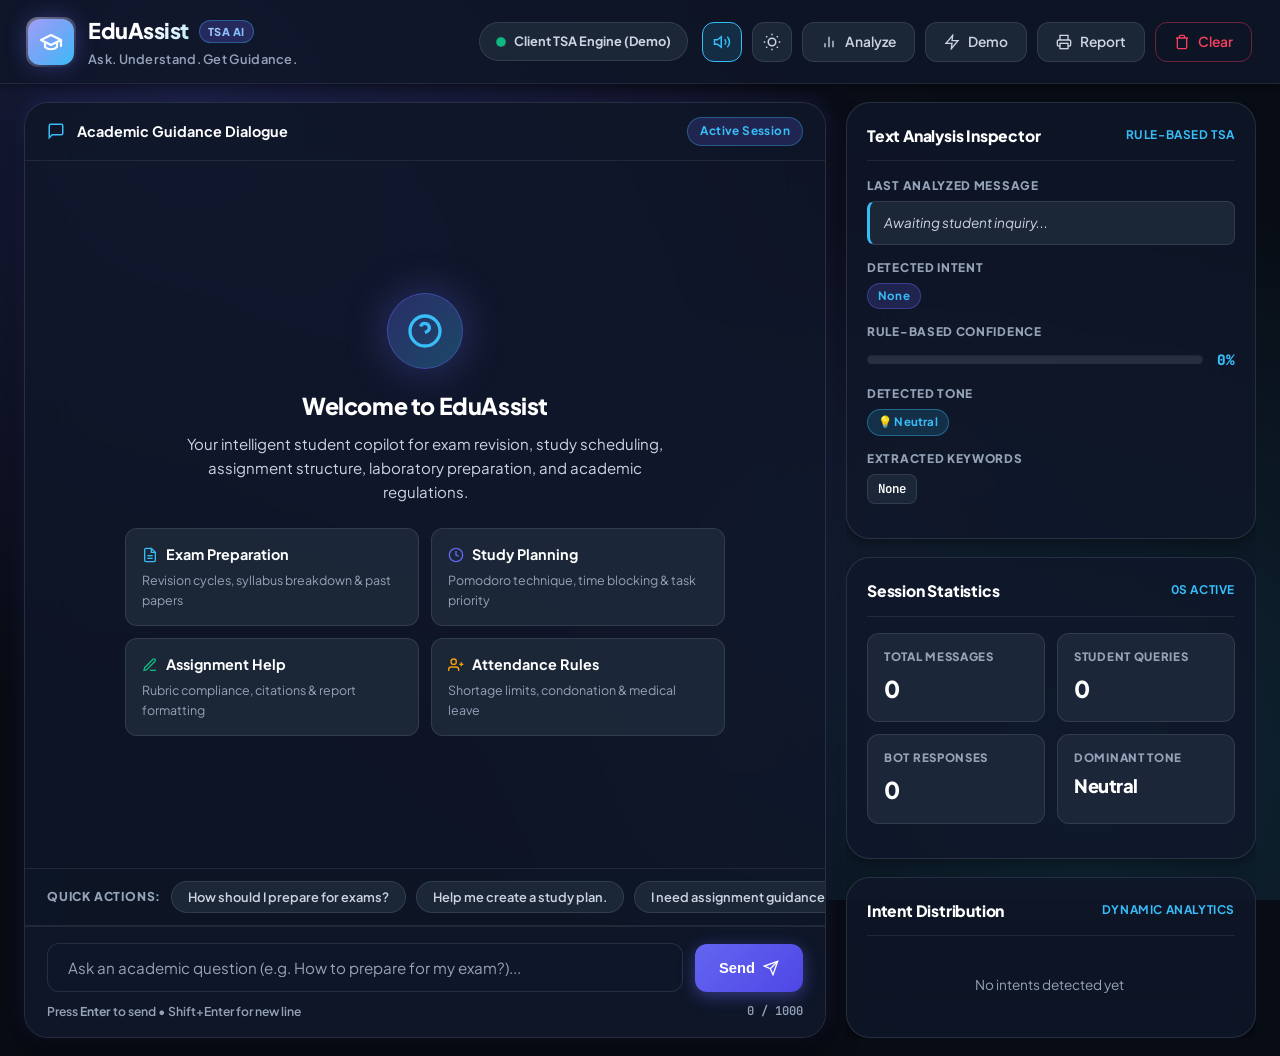
==== commit fcb9f7f5: "fix(ui): hide print report header on screen, enlarge buttons, add sound feedback, and improve state " ====
--- a/docs/index.html
+++ b/docs/index.html
@@ -8,7 +8,7 @@
   <!-- Google Fonts Preconnect & Stylesheets -->
   <link rel="preconnect" href="https://fonts.googleapis.com">
   <link rel="preconnect" href="https://fonts.gstatic.com" crossorigin>
-  <link href="https://fonts.googleapis.com/css2?family=Plus+Jakarta+Sans:wght@300;400;500;600;700;800&family=JetBrains+Mono:wght@400;500;600&display=swap" rel="stylesheet">
+  <link href="https://fonts.googleapis.com/css2?family=Plus+Jakarta+Sans:wght@300;400;500;600;700;800&family=JetBrains+Mono:wght@400;500;600;700&display=swap" rel="stylesheet">
 
   <!-- Relative paths ensure 100% compatibility with GitHub Pages repository subpaths -->
   <link rel="stylesheet" href="./css/styles.css">
@@ -27,7 +27,7 @@
         </svg>
       </div>
       <div class="brand-title-wrap">
-        <h1 class="brand-title">EduAssist <span style="font-size: 0.65rem; padding: 2px 7px; border-radius: 999px; background: rgba(99, 102, 241, 0.25); color: #38bdf8; border: 1px solid rgba(56, 189, 248, 0.3); font-weight: 700; letter-spacing: 0.5px;">TSA AI</span></h1>
+        <h1 class="brand-title">EduAssist <span style="font-size: 0.68rem; padding: 2px 8px; border-radius: 999px; background: rgba(99, 102, 241, 0.25); color: #38bdf8; border: 1px solid rgba(56, 189, 248, 0.35); font-weight: 800; letter-spacing: 0.5px;">TSA AI</span></h1>
         <span class="brand-tagline">Ask. Understand. Get Guidance.</span>
       </div>
     </div>
@@ -44,33 +44,41 @@
 
       <!-- Action Buttons -->
       <div class="header-actions">
+        <!-- Audio Chime Toggle -->
+        <button id="btnSoundToggle" class="btn-icon-toggle active" title="Toggle Sound Feedback" aria-label="Toggle Sound">
+          <svg id="soundIcon" width="18" height="18" viewBox="0 0 24 24" fill="none" stroke="currentColor" stroke-width="2">
+            <polygon points="11 5 6 9 2 9 2 15 6 15 11 19 11 5"/>
+            <path d="M19.07 4.93a10 10 0 0 1 0 14.14M15.54 8.46a5 5 0 0 1 0 7.07"/>
+          </svg>
+        </button>
+
         <!-- Theme Toggle Button -->
-        <button id="btnThemeToggle" class="btn-theme-toggle" title="Toggle Dark / Light Theme" aria-label="Toggle Theme">
-          <svg id="themeIconSun" width="17" height="17" viewBox="0 0 24 24" fill="none" stroke="currentColor" stroke-width="2"><circle cx="12" cy="12" r="5"/><line x1="12" y1="1" x2="12" y2="3"/><line x1="12" y1="21" x2="12" y2="23"/><line x1="4.22" y1="4.22" x2="5.64" y2="5.64"/><line x1="18.36" y1="18.36" x2="19.78" y2="19.78"/><line x1="1" y1="12" x2="3" y2="12"/><line x1="21" y1="12" x2="23" y2="12"/><line x1="4.22" y1="19.78" x2="5.64" y2="18.36"/><line x1="18.36" y1="5.64" x2="19.78" y2="4.22"/></svg>
+        <button id="btnThemeToggle" class="btn-icon-toggle" title="Toggle Dark / Light Theme" aria-label="Toggle Theme">
+          <svg id="themeIconSun" width="18" height="18" viewBox="0 0 24 24" fill="none" stroke="currentColor" stroke-width="2"><circle cx="12" cy="12" r="5"/><line x1="12" y1="1" x2="12" y2="3"/><line x1="12" y1="21" x2="12" y2="23"/><line x1="4.22" y1="4.22" x2="5.64" y2="5.64"/><line x1="18.36" y1="18.36" x2="19.78" y2="19.78"/><line x1="1" y1="12" x2="3" y2="12"/><line x1="21" y1="12" x2="23" y2="12"/><line x1="4.22" y1="19.78" x2="5.64" y2="18.36"/><line x1="18.36" y1="5.64" x2="19.78" y2="4.22"/></svg>
         </button>
 
         <button id="btnAnalyze" class="btn btn-secondary" title="Synthesize Conversation & Counseling Report">
-          <svg width="15" height="15" viewBox="0 0 24 24" fill="none" stroke="currentColor" stroke-width="2"><path d="M18 20V10M12 20V4M6 20v-6"/></svg>
+          <svg width="16" height="16" viewBox="0 0 24 24" fill="none" stroke="currentColor" stroke-width="2"><path d="M18 20V10M12 20V4M6 20v-6"/></svg>
           Analyze
         </button>
         <button id="btnDemo" class="btn btn-secondary" title="Load Fictional Realistic Demo Dialogue">
-          <svg width="15" height="15" viewBox="0 0 24 24" fill="none" stroke="currentColor" stroke-width="2"><polygon points="13 2 3 14 12 14 11 22 21 10 12 10 13 2"/></svg>
+          <svg width="16" height="16" viewBox="0 0 24 24" fill="none" stroke="currentColor" stroke-width="2"><polygon points="13 2 3 14 12 14 11 22 21 10 12 10 13 2"/></svg>
           Demo
         </button>
         <button id="btnPrint" class="btn btn-secondary" title="Export or Print A4 Academic Report">
-          <svg width="15" height="15" viewBox="0 0 24 24" fill="none" stroke="currentColor" stroke-width="2"><polyline points="6 9 6 2 18 2 18 9"/><path d="M6 18H4a2 2 0 0 1-2-2v-5a2 2 0 0 1 2-2h16a2 2 0 0 1 2 2v5a2 2 0 0 1-2 2h-2"/><rect x="6" y="14" width="12" height="8"/></svg>
+          <svg width="16" height="16" viewBox="0 0 24 24" fill="none" stroke="currentColor" stroke-width="2"><polyline points="6 9 6 2 18 2 18 9"/><path d="M6 18H4a2 2 0 0 1-2-2v-5a2 2 0 0 1 2-2h16a2 2 0 0 1 2 2v5a2 2 0 0 1-2 2h-2"/><rect x="6" y="14" width="12" height="8"/></svg>
           Report
         </button>
         <button id="btnClear" class="btn btn-danger-outline" title="Clear Chat & Reset Runtime Session">
-          <svg width="15" height="15" viewBox="0 0 24 24" fill="none" stroke="currentColor" stroke-width="2"><polyline points="3 6 5 6 21 6"/><path d="M19 6v14a2 2 0 0 1-2 2H7a2 2 0 0 1-2-2V6m3 0V4a2 2 0 0 1 2-2h4a2 2 0 0 1 2 2v2"/></svg>
+          <svg width="16" height="16" viewBox="0 0 24 24" fill="none" stroke="currentColor" stroke-width="2"><polyline points="3 6 5 6 21 6"/><path d="M19 6v14a2 2 0 0 1-2 2H7a2 2 0 0 1-2-2V6m3 0V4a2 2 0 0 1 2-2h4a2 2 0 0 1 2 2v2"/></svg>
           Clear
         </button>
       </div>
     </div>
   </header>
 
-  <!-- Printable Header Container (Used exclusively when exporting/printing) -->
-  <div class="print-report-header">
+  <!-- Printable Header Container (STRICTLY HIDDEN ON SCREEN, Used Exclusively when Printing to A4) -->
+  <div class="print-report-header" style="display: none;">
     <div class="print-report-title">EduAssist Academic Guidance & Support Report</div>
     <div class="print-report-subtitle">Generated automatically by EduAssist Intelligent Counseling System</div>
     <div class="print-meta-grid">
@@ -100,7 +108,7 @@
     <section class="chat-workspace">
       <div class="chat-banner">
         <div class="chat-banner-info">
-          <svg width="17" height="17" viewBox="0 0 24 24" fill="none" stroke="currentColor" stroke-width="2"><path d="M21 15a2 2 0 0 1-2 2H7l-4 4V5a2 2 0 0 1 2-2h14a2 2 0 0 1 2 2z"/></svg>
+          <svg width="18" height="18" viewBox="0 0 24 24" fill="none" stroke="currentColor" stroke-width="2"><path d="M21 15a2 2 0 0 1-2 2H7l-4 4V5a2 2 0 0 1 2-2h14a2 2 0 0 1 2 2z"/></svg>
           Academic Guidance Dialogue
         </div>
         <span class="chat-banner-badge" id="sessionStatusBadge">Active Session</span>
@@ -111,7 +119,7 @@
         <!-- Empty State Placeholder with Quick-Start Interactive Prompts -->
         <div id="emptyState" class="chat-empty-state">
           <div class="empty-state-orb">
-            <svg width="34" height="34" viewBox="0 0 24 24" fill="none" stroke="currentColor" stroke-width="2"><circle cx="12" cy="12" r="10"/><path d="M9.09 9a3 3 0 0 1 5.83 1c0 2-3 3-3 3"/><line x1="12" y1="17" x2="12.01" y2="17"/></svg>
+            <svg width="36" height="36" viewBox="0 0 24 24" fill="none" stroke="currentColor" stroke-width="2.2"><circle cx="12" cy="12" r="10"/><path d="M9.09 9a3 3 0 0 1 5.83 1c0 2-3 3-3 3"/><line x1="12" y1="17" x2="12.01" y2="17"/></svg>
           </div>
           <h2 class="empty-state-title">Welcome to EduAssist</h2>
           <p class="empty-state-desc">
@@ -121,28 +129,28 @@
           <div class="empty-prompts-grid">
             <div class="empty-prompt-card" data-prompt="How should I prepare for my upcoming exam?">
               <span class="prompt-card-title">
-                <svg width="14" height="14" viewBox="0 0 24 24" fill="none" stroke="#38bdf8" stroke-width="2"><path d="M14 2H6a2 2 0 0 0-2 2v16a2 2 0 0 0 2 2h12a2 2 0 0 0 2-2V8z"/><polyline points="14 2 14 8 20 8"/><line x1="16" y1="13" x2="8" y2="13"/><line x1="16" y1="17" x2="8" y2="17"/></svg>
+                <svg width="16" height="16" viewBox="0 0 24 24" fill="none" stroke="#38bdf8" stroke-width="2"><path d="M14 2H6a2 2 0 0 0-2 2v16a2 2 0 0 0 2 2h12a2 2 0 0 0 2-2V8z"/><polyline points="14 2 14 8 20 8"/><line x1="16" y1="13" x2="8" y2="13"/><line x1="16" y1="17" x2="8" y2="17"/></svg>
                 Exam Preparation
               </span>
               <span class="prompt-card-desc">Revision cycles, syllabus breakdown & past papers</span>
             </div>
             <div class="empty-prompt-card" data-prompt="Help me create a daily study schedule and timetable.">
               <span class="prompt-card-title">
-                <svg width="14" height="14" viewBox="0 0 24 24" fill="none" stroke="#6366f1" stroke-width="2"><circle cx="12" cy="12" r="10"/><polyline points="12 6 12 12 16 14"/></svg>
+                <svg width="16" height="16" viewBox="0 0 24 24" fill="none" stroke="#6366f1" stroke-width="2"><circle cx="12" cy="12" r="10"/><polyline points="12 6 12 12 16 14"/></svg>
                 Study Planning
               </span>
               <span class="prompt-card-desc">Pomodoro technique, time blocking & task priority</span>
             </div>
             <div class="empty-prompt-card" data-prompt="I need guidance on structuring my assignment and references.">
               <span class="prompt-card-title">
-                <svg width="14" height="14" viewBox="0 0 24 24" fill="none" stroke="#10b981" stroke-width="2"><path d="M12 20h9"/><path d="M16.5 3.5a2.121 2.121 0 0 1 3 3L7 19l-4 1 1-4L16.5 3.5z"/></svg>
+                <svg width="16" height="16" viewBox="0 0 24 24" fill="none" stroke="#10b981" stroke-width="2"><path d="M12 20h9"/><path d="M16.5 3.5a2.121 2.121 0 0 1 3 3L7 19l-4 1 1-4L16.5 3.5z"/></svg>
                 Assignment Help
               </span>
               <span class="prompt-card-desc">Rubric compliance, citations & report formatting</span>
             </div>
             <div class="empty-prompt-card" data-prompt="What is the minimum attendance percentage required for exams?">
               <span class="prompt-card-title">
-                <svg width="14" height="14" viewBox="0 0 24 24" fill="none" stroke="#f59e0b" stroke-width="2"><path d="M16 21v-2a4 4 0 0 0-4-4H5a4 4 0 0 0-4 4v2"/><circle cx="8.5" cy="7" r="4"/><line x1="20" y1="8" x2="20" y2="14"/><line x1="23" y1="11" x2="17" y2="11"/></svg>
+                <svg width="16" height="16" viewBox="0 0 24 24" fill="none" stroke="#f59e0b" stroke-width="2"><path d="M16 21v-2a4 4 0 0 0-4-4H5a4 4 0 0 0-4 4v2"/><circle cx="8.5" cy="7" r="4"/><line x1="20" y1="8" x2="20" y2="14"/><line x1="23" y1="11" x2="17" y2="11"/></svg>
                 Attendance Rules
               </span>
               <span class="prompt-card-desc">Shortage limits, condonation & medical leave</span>
@@ -184,7 +192,7 @@
           />
           <button id="btnSend" class="btn-send" title="Send Question (Enter)">
             <span>Send</span>
-            <svg width="15" height="15" viewBox="0 0 24 24" fill="none" stroke="currentColor" stroke-width="2"><line x1="22" y1="2" x2="11" y2="13"/><polygon points="22 2 15 22 11 13 2 9 22 2"/></svg>
+            <svg width="16" height="16" viewBox="0 0 24 24" fill="none" stroke="currentColor" stroke-width="2"><line x1="22" y1="2" x2="11" y2="13"/><polygon points="22 2 15 22 11 13 2 9 22 2"/></svg>
           </button>
         </div>
         <div class="composer-meta">
@@ -229,7 +237,7 @@
         <div class="analysis-inspect-row">
           <div class="inspect-label">Detected Tone</div>
           <div id="inspectTone" class="inspect-val">
-            <span class="tag-badge tag-tone-neutral">Neutral</span>
+            <span class="tag-badge tag-tone-neutral">💡 Neutral</span>
           </div>
         </div>
 
@@ -263,7 +271,7 @@
           </div>
           <div class="stat-card">
             <span class="stat-label">Dominant Tone</span>
-            <span id="statDominantTone" class="stat-value" style="font-size: 1.05rem;">Neutral</span>
+            <span id="statDominantTone" class="stat-value" style="font-size: 1.15rem;">Neutral</span>
           </div>
         </div>
       </div>
@@ -276,7 +284,7 @@
         </div>
 
         <div id="intentDistList" class="distribution-list">
-          <div style="font-size: 0.8rem; color: var(--text-muted); text-align: center; padding: 22px 0;">
+          <div style="font-size: 0.85rem; color: var(--text-muted); text-align: center; padding: 22px 0;">
             No intents detected yet
           </div>
         </div>
@@ -337,21 +345,21 @@
       <div class="modal-body">
         <p><strong>EduAssist Dual-Engine Architecture:</strong></p>
         <div style="margin-top: 12px; display: flex; flex-direction: column; gap: 10px;">
-          <div style="background: var(--bg-surface-elevated); border: 1px solid var(--border-card); border-radius: 8px; padding: 12px;">
-            <div style="font-weight: 700; color: #38bdf8; margin-bottom: 4px;">Mode 1 &mdash; Full Flask Application</div>
-            <div style="font-size: 0.82rem; color: var(--text-secondary);">
+          <div style="background: var(--bg-surface-elevated); border: 1px solid var(--border-card); border-radius: 8px; padding: 14px;">
+            <div style="font-weight: 800; color: #38bdf8; margin-bottom: 4px;">Mode 1 &mdash; Full Flask Application</div>
+            <div style="font-size: 0.85rem; color: var(--text-secondary);">
               Browser (HTML/CSS/JS) &rarr; Fetch API &rarr; Flask REST API &rarr; Python NLP Preprocessing & Intent Engine. Used during local development and cloud server deployments.
             </div>
           </div>
-          <div style="background: var(--bg-surface-elevated); border: 1px solid var(--border-card); border-radius: 8px; padding: 12px;">
-            <div style="font-weight: 700; color: #10b981; margin-bottom: 4px;">Mode 2 &mdash; GitHub Pages Static Demo</div>
-            <div style="font-size: 0.82rem; color: var(--text-secondary);">
+          <div style="background: var(--bg-surface-elevated); border: 1px solid var(--border-card); border-radius: 8px; padding: 14px;">
+            <div style="font-weight: 800; color: #10b981; margin-bottom: 4px;">Mode 2 &mdash; GitHub Pages Static Demo</div>
+            <div style="font-size: 0.85rem; color: var(--text-secondary);">
               Static Browser &rarr; Client-Side TSA Engine (Vanilla JavaScript). Reproduces 100% of the identical tokenization, intent rules, tone analysis, and confidence scoring without needing a running Python backend on static GitHub Pages hosting.
             </div>
           </div>
         </div>
-        <div style="margin-top: 16px; padding: 12px; background: rgba(99, 102, 241, 0.15); border: 1px solid rgba(99, 102, 241, 0.3); border-radius: 8px; font-size: 0.84rem;">
-          <strong>Currently Active Engine:</strong> <span id="currentEngineDetailsText" style="color: var(--accent-cyan); font-weight: 700;">Detecting...</span>
+        <div style="margin-top: 16px; padding: 14px; background: rgba(99, 102, 241, 0.18); border: 1px solid rgba(99, 102, 241, 0.35); border-radius: 8px; font-size: 0.88rem;">
+          <strong>Currently Active Engine:</strong> <span id="currentEngineDetailsText" style="color: var(--accent-cyan); font-weight: 800;">Detecting...</span>
         </div>
       </div>
       <div class="modal-footer">
--- a/docs/css/styles.css
+++ b/docs/css/styles.css
@@ -4,7 +4,7 @@
    High-Contrast, Animated, Dynamic, Glassmorphic UI/UX
    ============================================================================== */
 
-@import url('https://fonts.googleapis.com/css2?family=Plus+Jakarta+Sans:wght@300;400;500;600;700;800&family=JetBrains+Mono:wght@400;500;600&display=swap');
+@import url('https://fonts.googleapis.com/css2?family=Plus+Jakarta+Sans:wght@300;400;500;600;700;800&family=JetBrains+Mono:wght@400;500;600;700&display=swap');
 
 :root {
   --font-main: 'Plus Jakarta Sans', -apple-system, BlinkMacSystemFont, 'Segoe UI', Roboto, sans-serif;
@@ -12,23 +12,23 @@
 
   /* Theme Tokens - Dark Mode (Default for Cyber-Academic AI) */
   --bg-app: #080c14;
-  --bg-gradient: radial-gradient(circle at 15% 15%, rgba(99, 102, 241, 0.15) 0%, transparent 45%),
-                 radial-gradient(circle at 85% 85%, rgba(56, 189, 248, 0.12) 0%, transparent 45%),
-                 radial-gradient(circle at 50% 50%, rgba(139, 92, 246, 0.08) 0%, transparent 60%),
+  --bg-gradient: radial-gradient(circle at 15% 15%, rgba(99, 102, 241, 0.18) 0%, transparent 45%),
+                 radial-gradient(circle at 85% 85%, rgba(56, 189, 248, 0.15) 0%, transparent 45%),
+                 radial-gradient(circle at 50% 50%, rgba(139, 92, 246, 0.1) 0%, transparent 60%),
                  #080c14;
   
-  --bg-surface: rgba(15, 23, 42, 0.75);
-  --bg-surface-elevated: rgba(30, 41, 59, 0.85);
-  --bg-surface-hover: rgba(51, 65, 85, 0.9);
-  --bg-card: rgba(15, 23, 42, 0.65);
-  --bg-input: rgba(15, 23, 42, 0.9);
+  --bg-surface: rgba(15, 23, 42, 0.8);
+  --bg-surface-elevated: rgba(30, 41, 59, 0.88);
+  --bg-surface-hover: rgba(51, 65, 85, 0.95);
+  --bg-card: rgba(15, 23, 42, 0.7);
+  --bg-input: rgba(15, 23, 42, 0.95);
 
   --border-subtle: rgba(255, 255, 255, 0.08);
-  --border-card: rgba(148, 163, 184, 0.16);
-  --border-hover: rgba(99, 102, 241, 0.5);
+  --border-card: rgba(148, 163, 184, 0.18);
+  --border-hover: rgba(99, 102, 241, 0.6);
   --border-focus: #6366f1;
 
-  --text-primary: #f8fafc;
+  --text-primary: #ffffff;
   --text-secondary: #cbd5e1;
   --text-muted: #94a3b8;
   --text-inverse: #0f172a;
@@ -36,36 +36,36 @@
   /* Luminous Brand Accents */
   --accent-primary: #6366f1;
   --accent-primary-hover: #4f46e5;
-  --accent-glow: rgba(99, 102, 241, 0.4);
+  --accent-glow: rgba(99, 102, 241, 0.45);
   --accent-cyan: #38bdf8;
   --accent-purple: #a855f7;
 
   /* Emotional Tone Tokens */
   --tone-positive: #10b981;
-  --tone-positive-glow: rgba(16, 185, 129, 0.35);
-  --tone-positive-bg: rgba(16, 185, 129, 0.12);
-  --tone-positive-border: rgba(16, 185, 129, 0.3);
+  --tone-positive-glow: rgba(16, 185, 129, 0.4);
+  --tone-positive-bg: rgba(16, 185, 129, 0.15);
+  --tone-positive-border: rgba(16, 185, 129, 0.4);
 
   --tone-concerned: #f59e0b;
-  --tone-concerned-glow: rgba(245, 158, 11, 0.35);
-  --tone-concerned-bg: rgba(245, 158, 11, 0.12);
-  --tone-concerned-border: rgba(245, 158, 11, 0.3);
+  --tone-concerned-glow: rgba(245, 158, 11, 0.4);
+  --tone-concerned-bg: rgba(245, 158, 11, 0.15);
+  --tone-concerned-border: rgba(245, 158, 11, 0.4);
 
   --tone-frustrated: #f43f5e;
-  --tone-frustrated-glow: rgba(244, 63, 94, 0.35);
-  --tone-frustrated-bg: rgba(244, 63, 94, 0.12);
-  --tone-frustrated-border: rgba(244, 63, 94, 0.3);
+  --tone-frustrated-glow: rgba(244, 63, 94, 0.4);
+  --tone-frustrated-bg: rgba(244, 63, 94, 0.15);
+  --tone-frustrated-border: rgba(244, 63, 94, 0.4);
 
   --tone-neutral: #38bdf8;
-  --tone-neutral-glow: rgba(56, 189, 248, 0.35);
-  --tone-neutral-bg: rgba(56, 189, 248, 0.12);
-  --tone-neutral-border: rgba(56, 189, 248, 0.3);
+  --tone-neutral-glow: rgba(56, 189, 248, 0.4);
+  --tone-neutral-bg: rgba(56, 189, 248, 0.15);
+  --tone-neutral-border: rgba(56, 189, 248, 0.4);
 
   /* Shadows */
-  --shadow-sm: 0 2px 4px rgba(0, 0, 0, 0.3);
-  --shadow-md: 0 4px 12px rgba(0, 0, 0, 0.4), 0 0 1px rgba(255, 255, 255, 0.1);
-  --shadow-lg: 0 12px 28px rgba(0, 0, 0, 0.5), 0 0 15px rgba(99, 102, 241, 0.15);
-  --shadow-glow: 0 0 20px rgba(99, 102, 241, 0.35);
+  --shadow-sm: 0 2px 5px rgba(0, 0, 0, 0.3);
+  --shadow-md: 0 4px 14px rgba(0, 0, 0, 0.45), 0 0 1px rgba(255, 255, 255, 0.1);
+  --shadow-lg: 0 14px 30px rgba(0, 0, 0, 0.55), 0 0 20px rgba(99, 102, 241, 0.2);
+  --shadow-glow: 0 0 22px rgba(99, 102, 241, 0.4);
 
   --radius-sm: 8px;
   --radius-md: 12px;
@@ -80,19 +80,19 @@
 
 /* Light Theme Variables */
 [data-theme="light"] {
-  --bg-app: #f1f5f9;
-  --bg-gradient: radial-gradient(circle at 10% 10%, rgba(99, 102, 241, 0.08) 0%, transparent 40%),
-                 radial-gradient(circle at 90% 90%, rgba(14, 165, 233, 0.08) 0%, transparent 40%),
-                 #f1f5f9;
-  --bg-surface: rgba(255, 255, 255, 0.85);
+  --bg-app: #f8fafc;
+  --bg-gradient: radial-gradient(circle at 10% 10%, rgba(99, 102, 241, 0.1) 0%, transparent 45%),
+                 radial-gradient(circle at 90% 90%, rgba(14, 165, 233, 0.1) 0%, transparent 45%),
+                 #f8fafc;
+  --bg-surface: rgba(255, 255, 255, 0.92);
   --bg-surface-elevated: #ffffff;
-  --bg-surface-hover: #f8fafc;
-  --bg-card: rgba(255, 255, 255, 0.9);
+  --bg-surface-hover: #f1f5f9;
+  --bg-card: rgba(255, 255, 255, 0.95);
   --bg-input: #ffffff;
 
-  --border-subtle: rgba(148, 163, 184, 0.2);
-  --border-card: rgba(148, 163, 184, 0.25);
-  --border-hover: rgba(99, 102, 241, 0.6);
+  --border-subtle: rgba(148, 163, 184, 0.25);
+  --border-card: rgba(148, 163, 184, 0.3);
+  --border-hover: rgba(99, 102, 241, 0.7);
   --border-focus: #4f46e5;
 
   --text-primary: #0f172a;
@@ -102,12 +102,12 @@
 
   --accent-primary: #4f46e5;
   --accent-primary-hover: #4338ca;
-  --accent-glow: rgba(79, 70, 229, 0.25);
-
-  --shadow-sm: 0 1px 3px rgba(0, 0, 0, 0.05);
-  --shadow-md: 0 4px 10px rgba(0, 0, 0, 0.06), 0 1px 2px rgba(0, 0, 0, 0.04);
-  --shadow-lg: 0 10px 25px rgba(0, 0, 0, 0.08);
-  --shadow-glow: 0 0 20px rgba(79, 70, 229, 0.2);
+  --accent-glow: rgba(79, 70, 229, 0.3);
+
+  --shadow-sm: 0 1px 4px rgba(0, 0, 0, 0.06);
+  --shadow-md: 0 4px 14px rgba(0, 0, 0, 0.08), 0 1px 3px rgba(0, 0, 0, 0.05);
+  --shadow-lg: 0 12px 28px rgba(0, 0, 0, 0.12);
+  --shadow-glow: 0 0 22px rgba(79, 70, 229, 0.25);
 }
 
 *, *::before, *::after {
@@ -124,11 +124,19 @@
   min-height: 100vh;
   display: flex;
   flex-direction: column;
-  line-height: 1.55;
-  font-size: 14.5px;
+  line-height: 1.6;
+  font-size: 15px;
   -webkit-font-smoothing: antialiased;
   -moz-osx-font-smoothing: grayscale;
   overflow-x: hidden;
+}
+
+/* ==============================================================================
+   CRITICAL FIX: Strictly Hide Print Report Elements on Regular Screen
+   ============================================================================== */
+.print-report-header,
+.print-meta-grid {
+  display: none !important;
 }
 
 /* ==============================================================================
@@ -136,10 +144,10 @@
    ============================================================================== */
 .app-header {
   background: var(--bg-surface);
-  backdrop-filter: blur(16px);
-  -webkit-backdrop-filter: blur(16px);
+  backdrop-filter: blur(20px);
+  -webkit-backdrop-filter: blur(20px);
   border-bottom: 1px solid var(--border-subtle);
-  padding: 12px 24px;
+  padding: 14px 28px;
   display: flex;
   align-items: center;
   justify-content: space-between;
@@ -159,8 +167,8 @@
 
 .brand-icon-wrapper {
   position: relative;
-  width: 44px;
-  height: 44px;
+  width: 46px;
+  height: 46px;
   border-radius: var(--radius-md);
   background: linear-gradient(135deg, #6366f1, #38bdf8);
   display: flex;
@@ -173,8 +181,8 @@
 }
 
 .brand-icon-wrapper:hover {
-  transform: rotate(-6deg) scale(1.08);
-  box-shadow: 0 0 25px rgba(99, 102, 241, 0.6);
+  transform: rotate(-6deg) scale(1.1);
+  box-shadow: 0 0 30px rgba(99, 102, 241, 0.7);
 }
 
 .brand-icon-wrapper::after {
@@ -193,7 +201,7 @@
 }
 
 .brand-title {
-  font-size: 1.25rem;
+  font-size: 1.35rem;
   font-weight: 800;
   letter-spacing: -0.5px;
   background: linear-gradient(135deg, var(--text-primary) 30%, var(--accent-cyan));
@@ -201,20 +209,20 @@
   -webkit-text-fill-color: transparent;
   display: flex;
   align-items: center;
-  gap: 8px;
+  gap: 10px;
 }
 
 .brand-tagline {
-  font-size: 0.78rem;
+  font-size: 0.8rem;
   color: var(--text-muted);
-  font-weight: 500;
-  letter-spacing: 0.2px;
+  font-weight: 600;
+  letter-spacing: 0.3px;
 }
 
 .header-status-controls {
   display: flex;
   align-items: center;
-  gap: 12px;
+  gap: 14px;
 }
 
 /* Engine Status Radar Badge */
@@ -222,10 +230,10 @@
   display: inline-flex;
   align-items: center;
   gap: 8px;
-  padding: 6px 14px;
+  padding: 8px 16px;
   border-radius: var(--radius-full);
-  font-size: 0.76rem;
-  font-weight: 600;
+  font-size: 0.8rem;
+  font-weight: 700;
   background: var(--bg-surface-elevated);
   border: 1px solid var(--border-card);
   color: var(--text-secondary);
@@ -238,7 +246,7 @@
 .engine-badge:hover {
   transform: translateY(-2px);
   border-color: var(--accent-primary);
-  box-shadow: 0 4px 14px var(--accent-glow);
+  box-shadow: 0 4px 16px var(--accent-glow);
   color: var(--text-primary);
 }
 
@@ -275,20 +283,21 @@
   100% { transform: scale(3.2); opacity: 0; }
 }
 
-/* Header Action Buttons */
+/* Header Action Buttons - Generously Sized & Comfortably Spaced */
 .header-actions {
   display: flex;
   align-items: center;
-  gap: 8px;
+  gap: 10px;
 }
 
 .btn {
   display: inline-flex;
   align-items: center;
   justify-content: center;
-  gap: 7px;
-  padding: 8px 16px;
-  font-size: 0.82rem;
+  gap: 8px;
+  padding: 9px 18px;
+  min-height: 40px;
+  font-size: 0.86rem;
   font-weight: 600;
   border-radius: var(--radius-md);
   border: 1px solid transparent;
@@ -324,18 +333,18 @@
   color: var(--text-primary);
   border-color: var(--border-hover);
   transform: translateY(-2px);
-  box-shadow: var(--shadow-sm);
+  box-shadow: 0 4px 14px rgba(0, 0, 0, 0.2);
 }
 
 .btn-primary {
   background: linear-gradient(135deg, var(--accent-primary), #4f46e5);
   color: #ffffff;
-  box-shadow: 0 4px 14px var(--accent-glow);
+  box-shadow: 0 4px 16px var(--accent-glow);
 }
 
 .btn-primary:hover {
   transform: translateY(-2px);
-  box-shadow: 0 6px 20px var(--accent-glow);
+  box-shadow: 0 6px 22px var(--accent-glow);
   background: linear-gradient(135deg, #4f46e5, #4338ca);
 }
 
@@ -349,13 +358,13 @@
   background: var(--tone-frustrated-bg);
   border-color: var(--tone-frustrated);
   transform: translateY(-2px);
-  box-shadow: 0 4px 12px var(--tone-frustrated-glow);
-}
-
-/* Theme Toggle Button */
-.btn-theme-toggle {
-  width: 36px;
-  height: 36px;
+  box-shadow: 0 4px 14px var(--tone-frustrated-glow);
+}
+
+/* Sound & Theme Toggle Buttons */
+.btn-icon-toggle {
+  width: 40px;
+  height: 40px;
   border-radius: var(--radius-md);
   background: var(--bg-surface-elevated);
   border: 1px solid var(--border-card);
@@ -367,10 +376,17 @@
   transition: var(--transition-bounce);
 }
 
-.btn-theme-toggle:hover {
+.btn-icon-toggle:hover {
   color: var(--accent-cyan);
   border-color: var(--accent-cyan);
-  transform: rotate(20deg) scale(1.08);
+  transform: translateY(-2px) scale(1.08);
+  box-shadow: 0 4px 12px rgba(56, 189, 248, 0.25);
+}
+
+.btn-icon-toggle.active {
+  color: var(--accent-cyan);
+  border-color: var(--accent-cyan);
+  background: rgba(56, 189, 248, 0.15);
 }
 
 /* ==============================================================================
@@ -378,14 +394,14 @@
    ============================================================================== */
 .main-container {
   flex: 1;
-  max-width: 1480px;
+  max-width: 1520px;
   width: 100%;
   margin: 0 auto;
-  padding: 16px 20px;
+  padding: 18px 24px;
   display: grid;
-  grid-template-columns: 1fr 390px;
-  gap: 18px;
-  height: calc(100vh - 70px);
+  grid-template-columns: 1fr 410px;
+  gap: 20px;
+  height: calc(100vh - 76px);
   overflow: hidden;
 }
 
@@ -394,8 +410,8 @@
    ============================================================================== */
 .chat-workspace {
   background: var(--bg-surface);
-  backdrop-filter: blur(20px);
-  -webkit-backdrop-filter: blur(20px);
+  backdrop-filter: blur(25px);
+  -webkit-backdrop-filter: blur(25px);
   border: 1px solid var(--border-card);
   border-radius: var(--radius-xl);
   display: flex;
@@ -407,8 +423,8 @@
 }
 
 .chat-banner {
-  padding: 12px 20px;
-  background: rgba(15, 23, 42, 0.35);
+  padding: 14px 22px;
+  background: rgba(15, 23, 42, 0.4);
   border-bottom: 1px solid var(--border-subtle);
   display: flex;
   align-items: center;
@@ -418,10 +434,10 @@
 .chat-banner-info {
   display: flex;
   align-items: center;
-  gap: 10px;
-  font-size: 0.85rem;
-  color: var(--text-secondary);
-  font-weight: 600;
+  gap: 12px;
+  font-size: 0.9rem;
+  color: var(--text-primary);
+  font-weight: 700;
 }
 
 .chat-banner-info svg {
@@ -429,24 +445,24 @@
 }
 
 .chat-banner-badge {
-  padding: 3px 10px;
+  padding: 4px 12px;
   border-radius: var(--radius-full);
-  font-size: 0.72rem;
-  background: rgba(99, 102, 241, 0.15);
+  font-size: 0.74rem;
+  background: rgba(99, 102, 241, 0.2);
   color: var(--accent-cyan);
-  border: 1px solid rgba(56, 189, 248, 0.25);
-  font-weight: 600;
-  letter-spacing: 0.3px;
+  border: 1px solid rgba(56, 189, 248, 0.35);
+  font-weight: 700;
+  letter-spacing: 0.4px;
 }
 
 /* Message Thread */
 .chat-messages {
   flex: 1;
   overflow-y: auto;
-  padding: 22px;
+  padding: 24px;
   display: flex;
   flex-direction: column;
-  gap: 18px;
+  gap: 20px;
   scroll-behavior: smooth;
 }
 
@@ -454,12 +470,12 @@
 .chat-messages::-webkit-scrollbar,
 .analytics-workspace::-webkit-scrollbar,
 .modal-body::-webkit-scrollbar {
-  width: 6px;
+  width: 7px;
 }
 .chat-messages::-webkit-scrollbar-thumb,
 .analytics-workspace::-webkit-scrollbar-thumb,
 .modal-body::-webkit-scrollbar-thumb {
-  background: rgba(148, 163, 184, 0.25);
+  background: rgba(148, 163, 184, 0.3);
   border-radius: var(--radius-full);
 }
 .chat-messages::-webkit-scrollbar-thumb:hover,
@@ -476,21 +492,21 @@
   justify-content: center;
   text-align: center;
   height: 100%;
-  padding: 40px 24px;
+  padding: 30px 24px;
 }
 
 .empty-state-orb {
-  width: 72px;
-  height: 72px;
+  width: 76px;
+  height: 76px;
   border-radius: 50%;
-  background: linear-gradient(135deg, rgba(99, 102, 241, 0.25), rgba(56, 189, 248, 0.25));
-  border: 1px solid rgba(99, 102, 241, 0.4);
+  background: linear-gradient(135deg, rgba(99, 102, 241, 0.3), rgba(56, 189, 248, 0.3));
+  border: 1px solid rgba(99, 102, 241, 0.45);
   color: var(--accent-cyan);
   display: flex;
   align-items: center;
   justify-content: center;
-  margin-bottom: 20px;
-  box-shadow: 0 0 35px rgba(99, 102, 241, 0.3);
+  margin-bottom: 18px;
+  box-shadow: 0 0 40px rgba(99, 102, 241, 0.35);
   animation: floatOrb 4s ease-in-out infinite;
 }
 
@@ -500,31 +516,31 @@
 }
 
 .empty-state-title {
-  font-size: 1.35rem;
-  font-weight: 700;
+  font-size: 1.45rem;
+  font-weight: 800;
   color: var(--text-primary);
   margin-bottom: 8px;
-  letter-spacing: -0.3px;
+  letter-spacing: -0.4px;
 }
 
 .empty-state-desc {
-  font-size: 0.9rem;
-  max-width: 480px;
-  line-height: 1.55;
-  color: var(--text-muted);
+  font-size: 0.94rem;
+  max-width: 520px;
+  line-height: 1.6;
+  color: var(--text-secondary);
   margin-bottom: 24px;
 }
 
 .empty-prompts-grid {
   display: grid;
   grid-template-columns: repeat(2, 1fr);
-  gap: 10px;
-  max-width: 520px;
+  gap: 12px;
+  max-width: 600px;
   width: 100%;
 }
 
 .empty-prompt-card {
-  padding: 12px 14px;
+  padding: 14px 16px;
   background: var(--bg-surface-elevated);
   border: 1px solid var(--border-card);
   border-radius: var(--radius-md);
@@ -533,39 +549,41 @@
   transition: var(--transition-bounce);
   display: flex;
   flex-direction: column;
-  gap: 4px;
+  gap: 5px;
+  user-select: none;
 }
 
 .empty-prompt-card:hover {
-  transform: translateY(-3px);
+  transform: translateY(-4px) scale(1.02);
   border-color: var(--accent-primary);
-  box-shadow: 0 6px 18px var(--accent-glow);
+  box-shadow: 0 8px 22px var(--accent-glow);
+  background: var(--bg-surface-hover);
 }
 
 .prompt-card-title {
-  font-size: 0.85rem;
+  font-size: 0.9rem;
   font-weight: 700;
   color: var(--text-primary);
   display: flex;
   align-items: center;
-  gap: 6px;
+  gap: 8px;
 }
 
 .prompt-card-desc {
-  font-size: 0.74rem;
+  font-size: 0.78rem;
   color: var(--text-muted);
 }
 
 /* Message Rows */
 .message-row {
   display: flex;
-  gap: 12px;
-  max-width: 85%;
+  gap: 14px;
+  max-width: 86%;
   animation: messageEntrance 0.35s cubic-bezier(0.16, 1, 0.3, 1) forwards;
 }
 
 @keyframes messageEntrance {
-  from { opacity: 0; transform: translateY(12px) scale(0.98); }
+  from { opacity: 0; transform: translateY(14px) scale(0.97); }
   to { opacity: 1; transform: translateY(0) scale(1); }
 }
 
@@ -579,22 +597,22 @@
 }
 
 .avatar {
-  width: 36px;
-  height: 36px;
+  width: 40px;
+  height: 40px;
   border-radius: 50%;
   flex-shrink: 0;
   display: flex;
   align-items: center;
   justify-content: center;
-  font-size: 0.82rem;
-  font-weight: 700;
+  font-size: 0.85rem;
+  font-weight: 800;
   letter-spacing: 0.5px;
 }
 
 .avatar-bot {
   background: linear-gradient(135deg, #6366f1, #38bdf8);
   color: #ffffff;
-  box-shadow: 0 0 12px rgba(99, 102, 241, 0.4);
+  box-shadow: 0 0 14px rgba(99, 102, 241, 0.5);
 }
 
 .avatar-student {
@@ -610,10 +628,10 @@
 }
 
 .message-bubble {
-  padding: 14px 18px;
+  padding: 15px 20px;
   border-radius: var(--radius-lg);
-  font-size: 0.92rem;
-  line-height: 1.6;
+  font-size: 0.94rem;
+  line-height: 1.65;
   word-break: break-word;
   position: relative;
   transition: var(--transition-fast);
@@ -623,7 +641,7 @@
   background: linear-gradient(135deg, #4f46e5, #6366f1);
   color: #ffffff;
   border-bottom-right-radius: 4px;
-  box-shadow: 0 4px 14px rgba(79, 70, 229, 0.3);
+  box-shadow: 0 4px 16px rgba(79, 70, 229, 0.35);
 }
 
 .message-row.bot .message-bubble {
@@ -643,7 +661,6 @@
 }
 
 .message-bubble strong {
-  color: inherit;
   font-weight: 700;
 }
 
@@ -652,7 +669,7 @@
 }
 
 .message-bubble ul, .message-bubble ol {
-  margin-left: 20px;
+  margin-left: 22px;
   margin-top: 8px;
   margin-bottom: 8px;
 }
@@ -664,8 +681,8 @@
 .message-meta {
   display: flex;
   align-items: center;
-  gap: 8px;
-  font-size: 0.72rem;
+  gap: 10px;
+  font-size: 0.74rem;
   color: var(--text-muted);
 }
 
@@ -677,10 +694,10 @@
 .tag-badge {
   display: inline-flex;
   align-items: center;
-  gap: 5px;
-  padding: 3px 9px;
+  gap: 6px;
+  padding: 3px 10px;
   border-radius: var(--radius-full);
-  font-size: 0.7rem;
+  font-size: 0.72rem;
   font-weight: 700;
   letter-spacing: 0.2px;
   text-transform: capitalize;
@@ -688,9 +705,9 @@
 }
 
 .tag-intent {
-  background: rgba(99, 102, 241, 0.18);
+  background: rgba(99, 102, 241, 0.2);
   color: var(--accent-cyan);
-  border: 1px solid rgba(99, 102, 241, 0.35);
+  border: 1px solid rgba(99, 102, 241, 0.4);
 }
 
 .tag-tone-positive {
@@ -721,17 +738,17 @@
 .follow-up-container {
   display: flex;
   flex-wrap: wrap;
-  gap: 7px;
+  gap: 8px;
   margin-top: 10px;
 }
 
 .follow-up-chip {
-  padding: 6px 14px;
+  padding: 7px 15px;
   border-radius: var(--radius-full);
-  background: rgba(99, 102, 241, 0.1);
-  border: 1px solid rgba(99, 102, 241, 0.28);
+  background: rgba(99, 102, 241, 0.12);
+  border: 1px solid rgba(99, 102, 241, 0.32);
   color: var(--accent-cyan);
-  font-size: 0.78rem;
+  font-size: 0.8rem;
   font-weight: 600;
   cursor: pointer;
   transition: var(--transition-bounce);
@@ -742,10 +759,10 @@
 }
 
 .follow-up-chip:hover {
-  background: rgba(99, 102, 241, 0.25);
+  background: rgba(99, 102, 241, 0.3);
   border-color: var(--accent-cyan);
-  transform: translateY(-2px) scale(1.03);
-  box-shadow: 0 4px 14px rgba(56, 189, 248, 0.25);
+  transform: translateY(-3px) scale(1.04);
+  box-shadow: 0 6px 18px rgba(56, 189, 248, 0.3);
 }
 
 .follow-up-chip:active {
@@ -757,12 +774,12 @@
   display: none;
   align-items: center;
   gap: 12px;
-  padding: 12px 18px;
+  padding: 12px 20px;
   background: var(--bg-surface-elevated);
   border: 1px solid var(--border-card);
   border-radius: var(--radius-lg);
-  font-size: 0.82rem;
-  font-weight: 500;
+  font-size: 0.86rem;
+  font-weight: 600;
   color: var(--text-secondary);
   align-self: flex-start;
   margin-bottom: 8px;
@@ -780,12 +797,12 @@
 }
 
 .typing-dot {
-  width: 7px;
-  height: 7px;
+  width: 8px;
+  height: 8px;
   background-color: var(--accent-cyan);
   border-radius: 50%;
   animation: typingBounce 1.4s infinite ease-in-out both;
-  box-shadow: 0 0 8px var(--accent-cyan);
+  box-shadow: 0 0 10px var(--accent-cyan);
 }
 
 .typing-dot:nth-child(1) { animation-delay: -0.32s; }
@@ -793,25 +810,25 @@
 
 @keyframes typingBounce {
   0%, 80%, 100% { transform: scale(0.6); opacity: 0.4; }
-  40% { transform: scale(1.15); opacity: 1; }
+  40% { transform: scale(1.2); opacity: 1; }
 }
 
 /* Suggested Questions Bar */
 .suggested-bar {
-  padding: 10px 18px;
-  background: rgba(15, 23, 42, 0.25);
+  padding: 12px 22px;
+  background: rgba(15, 23, 42, 0.3);
   border-top: 1px solid var(--border-subtle);
   border-bottom: 1px solid var(--border-subtle);
   display: flex;
   align-items: center;
-  gap: 8px;
+  gap: 10px;
   overflow-x: auto;
   white-space: nowrap;
 }
 
 .suggested-label {
-  font-size: 0.74rem;
-  font-weight: 700;
+  font-size: 0.76rem;
+  font-weight: 800;
   text-transform: uppercase;
   letter-spacing: 0.8px;
   color: var(--text-muted);
@@ -819,13 +836,13 @@
 }
 
 .suggested-btn {
-  padding: 5px 12px;
+  padding: 7px 16px;
   border-radius: var(--radius-full);
   background: var(--bg-surface-elevated);
   border: 1px solid var(--border-card);
   color: var(--text-secondary);
-  font-size: 0.76rem;
-  font-weight: 500;
+  font-size: 0.8rem;
+  font-weight: 600;
   cursor: pointer;
   transition: var(--transition-bounce);
   flex-shrink: 0;
@@ -837,42 +854,43 @@
   color: var(--accent-cyan);
   border-color: var(--accent-cyan);
   transform: translateY(-2px);
-  box-shadow: 0 2px 10px rgba(56, 189, 248, 0.2);
+  box-shadow: 0 3px 12px rgba(56, 189, 248, 0.25);
 }
 
 /* Composer Area */
 .chat-composer {
-  padding: 14px 18px;
+  padding: 16px 22px;
   background: var(--bg-surface);
   display: flex;
   flex-direction: column;
-  gap: 8px;
+  gap: 10px;
   border-top: 1px solid var(--border-subtle);
 }
 
 .composer-input-row {
   display: flex;
-  gap: 10px;
+  gap: 12px;
   align-items: center;
   position: relative;
 }
 
 .composer-input {
   flex: 1;
-  padding: 12px 18px;
+  padding: 14px 20px;
   border-radius: var(--radius-md);
   border: 1px solid var(--border-card);
   background: var(--bg-input);
   font-family: inherit;
-  font-size: 0.92rem;
+  font-size: 0.95rem;
   color: var(--text-primary);
   outline: none;
+  min-height: 48px;
   transition: var(--transition-smooth);
 }
 
 .composer-input:focus {
   border-color: var(--border-focus);
-  box-shadow: 0 0 0 3px var(--accent-glow), 0 0 20px rgba(99, 102, 241, 0.2);
+  box-shadow: 0 0 0 3px var(--accent-glow), 0 0 24px rgba(99, 102, 241, 0.25);
 }
 
 .composer-input::placeholder {
@@ -880,24 +898,25 @@
 }
 
 .btn-send {
-  padding: 12px 20px;
+  padding: 13px 24px;
+  min-height: 48px;
   border-radius: var(--radius-md);
   background: linear-gradient(135deg, var(--accent-primary), #4f46e5);
   color: #ffffff;
   border: none;
   font-weight: 700;
-  font-size: 0.88rem;
+  font-size: 0.92rem;
   cursor: pointer;
   display: flex;
   align-items: center;
-  gap: 7px;
-  box-shadow: 0 4px 14px var(--accent-glow);
+  gap: 8px;
+  box-shadow: 0 4px 16px var(--accent-glow);
   transition: var(--transition-bounce);
 }
 
 .btn-send:hover {
-  transform: translateY(-2px) scale(1.02);
-  box-shadow: 0 6px 20px var(--accent-glow);
+  transform: translateY(-2px) scale(1.03);
+  box-shadow: 0 6px 22px var(--accent-glow);
 }
 
 .btn-send:hover svg {
@@ -914,9 +933,9 @@
   display: flex;
   justify-content: space-between;
   align-items: center;
-  font-size: 0.72rem;
+  font-size: 0.76rem;
   color: var(--text-muted);
-  font-weight: 500;
+  font-weight: 600;
 }
 
 /* ==============================================================================
@@ -925,77 +944,77 @@
 .analytics-workspace {
   display: flex;
   flex-direction: column;
-  gap: 16px;
+  gap: 18px;
   height: 100%;
   overflow-y: auto;
 }
 
 .panel-card {
   background: var(--bg-surface);
-  backdrop-filter: blur(20px);
-  -webkit-backdrop-filter: blur(20px);
+  backdrop-filter: blur(25px);
+  -webkit-backdrop-filter: blur(25px);
   border: 1px solid var(--border-card);
   border-radius: var(--radius-xl);
-  padding: 18px;
+  padding: 20px;
   box-shadow: var(--shadow-md);
   transition: var(--transition-smooth);
 }
 
 .panel-card:hover {
-  border-color: rgba(99, 102, 241, 0.3);
+  border-color: rgba(99, 102, 241, 0.35);
   box-shadow: var(--shadow-lg);
 }
 
 .panel-title {
-  font-size: 0.92rem;
+  font-size: 0.98rem;
   font-weight: 800;
   color: var(--text-primary);
   display: flex;
   align-items: center;
   justify-content: space-between;
-  margin-bottom: 14px;
+  margin-bottom: 16px;
   border-bottom: 1px solid var(--border-subtle);
-  padding-bottom: 10px;
+  padding-bottom: 12px;
   letter-spacing: -0.2px;
 }
 
 .panel-subtitle {
-  font-size: 0.72rem;
+  font-size: 0.74rem;
   color: var(--accent-cyan);
-  font-weight: 600;
-  letter-spacing: 0.5px;
+  font-weight: 700;
+  letter-spacing: 0.6px;
   text-transform: uppercase;
 }
 
 /* Live Text Analysis Inspector */
 .analysis-inspect-row {
-  margin-bottom: 12px;
+  margin-bottom: 14px;
 }
 
 .inspect-label {
-  font-size: 0.72rem;
+  font-size: 0.74rem;
+  font-weight: 800;
+  text-transform: uppercase;
+  letter-spacing: 0.7px;
+  color: var(--text-muted);
+  margin-bottom: 5px;
+}
+
+.inspect-val {
+  font-size: 0.92rem;
+  color: var(--text-primary);
   font-weight: 700;
-  text-transform: uppercase;
-  letter-spacing: 0.6px;
-  color: var(--text-muted);
-  margin-bottom: 4px;
-}
-
-.inspect-val {
-  font-size: 0.88rem;
-  color: var(--text-primary);
-  font-weight: 600;
 }
 
 .inspect-msg-box {
   background: var(--bg-surface-elevated);
   border: 1px solid var(--border-card);
   border-radius: var(--radius-sm);
-  padding: 9px 12px;
-  font-size: 0.82rem;
+  padding: 10px 14px;
+  font-size: 0.85rem;
   color: var(--text-secondary);
   font-style: italic;
-  max-height: 55px;
+  max-height: 60px;
   overflow-y: auto;
   border-left: 3px solid var(--accent-cyan);
 }
@@ -1004,15 +1023,15 @@
 .confidence-bar-wrap {
   display: flex;
   align-items: center;
-  gap: 12px;
-  margin-top: 5px;
+  gap: 14px;
+  margin-top: 6px;
 }
 
 .progress-track {
   flex: 1;
-  height: 8px;
+  height: 9px;
   border-radius: var(--radius-full);
-  background: rgba(148, 163, 184, 0.15);
+  background: rgba(148, 163, 184, 0.18);
   overflow: hidden;
   box-shadow: inset 0 1px 2px rgba(0, 0, 0, 0.2);
 }
@@ -1021,12 +1040,12 @@
   height: 100%;
   border-radius: var(--radius-full);
   background: linear-gradient(90deg, #6366f1, #38bdf8);
-  box-shadow: 0 0 10px rgba(56, 189, 248, 0.5);
+  box-shadow: 0 0 12px rgba(56, 189, 248, 0.5);
   transition: width 0.5s cubic-bezier(0.16, 1, 0.3, 1);
 }
 
 .confidence-val-text {
-  font-size: 0.85rem;
+  font-size: 0.9rem;
   font-weight: 800;
   color: var(--accent-cyan);
   font-family: var(--font-mono);
@@ -1036,17 +1055,17 @@
 .keyword-tags-wrap {
   display: flex;
   flex-wrap: wrap;
-  gap: 5px;
-  margin-top: 5px;
+  gap: 6px;
+  margin-top: 6px;
 }
 
 .keyword-tag {
   background: var(--bg-surface-elevated);
   color: var(--text-primary);
   border: 1px solid var(--border-card);
-  padding: 3px 9px;
+  padding: 4px 10px;
   border-radius: var(--radius-sm);
-  font-size: 0.74rem;
+  font-size: 0.78rem;
   font-weight: 600;
   font-family: var(--font-mono);
   transition: var(--transition-fast);
@@ -1062,15 +1081,15 @@
 .dashboard-grid {
   display: grid;
   grid-template-columns: repeat(2, 1fr);
-  gap: 10px;
-  margin-bottom: 12px;
+  gap: 12px;
+  margin-bottom: 14px;
 }
 
 .stat-card {
   background: var(--bg-surface-elevated);
   border: 1px solid var(--border-card);
   border-radius: var(--radius-md);
-  padding: 12px 14px;
+  padding: 14px 16px;
   display: flex;
   flex-direction: column;
   transition: var(--transition-bounce);
@@ -1079,24 +1098,24 @@
 }
 
 .stat-card:hover {
-  transform: translateY(-3px) scale(1.02);
+  transform: translateY(-4px) scale(1.02);
   border-color: var(--accent-primary);
-  box-shadow: 0 6px 18px var(--accent-glow);
+  box-shadow: 0 8px 22px var(--accent-glow);
 }
 
 .stat-label {
-  font-size: 0.7rem;
-  font-weight: 700;
+  font-size: 0.72rem;
+  font-weight: 800;
   text-transform: uppercase;
-  letter-spacing: 0.6px;
+  letter-spacing: 0.7px;
   color: var(--text-muted);
 }
 
 .stat-value {
-  font-size: 1.35rem;
+  font-size: 1.45rem;
   font-weight: 800;
   color: var(--text-primary);
-  margin-top: 3px;
+  margin-top: 4px;
   letter-spacing: -0.5px;
 }
 
@@ -1104,8 +1123,8 @@
 .distribution-list {
   display: flex;
   flex-direction: column;
-  gap: 10px;
-  max-height: 210px;
+  gap: 12px;
+  max-height: 220px;
   overflow-y: auto;
   padding-right: 4px;
 }
@@ -1113,21 +1132,21 @@
 .distribution-item {
   display: flex;
   flex-direction: column;
-  gap: 4px;
+  gap: 5px;
 }
 
 .dist-header {
   display: flex;
   justify-content: space-between;
-  font-size: 0.76rem;
-  font-weight: 600;
+  font-size: 0.8rem;
+  font-weight: 700;
   color: var(--text-secondary);
 }
 
 .dist-bar-track {
-  height: 7px;
+  height: 8px;
   border-radius: var(--radius-full);
-  background: rgba(148, 163, 184, 0.15);
+  background: rgba(148, 163, 184, 0.18);
   overflow: hidden;
 }
 
@@ -1135,7 +1154,7 @@
   height: 100%;
   border-radius: var(--radius-full);
   background: linear-gradient(90deg, #6366f1, #38bdf8);
-  box-shadow: 0 0 8px rgba(99, 102, 241, 0.4);
+  box-shadow: 0 0 10px rgba(99, 102, 241, 0.45);
   transition: width 0.5s cubic-bezier(0.16, 1, 0.3, 1);
 }
 
@@ -1149,13 +1168,13 @@
   left: 0;
   width: 100vw;
   height: 100vh;
-  background: rgba(3, 7, 18, 0.7);
-  backdrop-filter: blur(10px);
-  -webkit-backdrop-filter: blur(10px);
+  background: rgba(3, 7, 18, 0.75);
+  backdrop-filter: blur(12px);
+  -webkit-backdrop-filter: blur(12px);
   z-index: 100;
   align-items: center;
   justify-content: center;
-  padding: 16px;
+  padding: 18px;
 }
 
 .modal-overlay.active {
@@ -1172,24 +1191,24 @@
   background: var(--bg-surface);
   border: 1px solid var(--border-card);
   border-radius: var(--radius-xl);
-  box-shadow: var(--shadow-lg), 0 0 35px rgba(0, 0, 0, 0.5);
+  box-shadow: var(--shadow-lg), 0 0 40px rgba(0, 0, 0, 0.6);
   width: 100%;
-  max-width: 620px;
+  max-width: 640px;
   max-height: 90vh;
   display: flex;
   flex-direction: column;
   overflow: hidden;
   animation: modalBounce 0.3s cubic-bezier(0.34, 1.56, 0.64, 1);
-  backdrop-filter: blur(25px);
+  backdrop-filter: blur(30px);
 }
 
 @keyframes modalBounce {
-  from { opacity: 0; transform: translateY(18px) scale(0.95); }
+  from { opacity: 0; transform: translateY(20px) scale(0.95); }
   to { opacity: 1; transform: translateY(0) scale(1); }
 }
 
 .modal-header {
-  padding: 18px 24px;
+  padding: 20px 26px;
   border-bottom: 1px solid var(--border-subtle);
   display: flex;
   align-items: center;
@@ -1197,7 +1216,7 @@
 }
 
 .modal-title {
-  font-size: 1.15rem;
+  font-size: 1.2rem;
   font-weight: 800;
   color: var(--text-primary);
   letter-spacing: -0.3px;
@@ -1206,7 +1225,7 @@
 .btn-close-modal {
   background: none;
   border: none;
-  font-size: 1.4rem;
+  font-size: 1.5rem;
   color: var(--text-muted);
   cursor: pointer;
   padding: 6px;
@@ -1224,27 +1243,27 @@
 }
 
 .modal-body {
-  padding: 22px 24px;
+  padding: 24px 26px;
   overflow-y: auto;
-  font-size: 0.9rem;
+  font-size: 0.92rem;
   color: var(--text-secondary);
-  line-height: 1.65;
+  line-height: 1.7;
 }
 
 .modal-footer {
-  padding: 16px 24px;
+  padding: 18px 26px;
   border-top: 1px solid var(--border-subtle);
   display: flex;
   justify-content: flex-end;
-  gap: 10px;
-  background: rgba(15, 23, 42, 0.4);
+  gap: 12px;
+  background: rgba(15, 23, 42, 0.45);
 }
 
 /* Toast Notifications */
 .toast-container {
   position: fixed;
-  bottom: 24px;
-  right: 24px;
+  bottom: 26px;
+  right: 26px;
   display: flex;
   flex-direction: column;
   gap: 10px;
@@ -1253,9 +1272,9 @@
 }
 
 .toast {
-  padding: 12px 18px;
+  padding: 13px 20px;
   border-radius: var(--radius-md);
-  font-size: 0.85rem;
+  font-size: 0.88rem;
   font-weight: 600;
   background: var(--bg-surface-elevated);
   color: var(--text-primary);
@@ -1266,38 +1285,39 @@
   align-items: center;
   gap: 10px;
   animation: slideToast 0.3s cubic-bezier(0.34, 1.56, 0.64, 1);
-  max-width: 380px;
-  backdrop-filter: blur(15px);
+  max-width: 400px;
+  backdrop-filter: blur(16px);
 }
 
 .toast.toast-error {
   border-color: var(--tone-frustrated);
   color: var(--tone-frustrated);
-  box-shadow: 0 4px 18px var(--tone-frustrated-glow);
+  box-shadow: 0 4px 20px var(--tone-frustrated-glow);
 }
 
 .toast.toast-success {
   border-color: var(--tone-positive);
   color: var(--tone-positive);
-  box-shadow: 0 4px 18px var(--tone-positive-glow);
+  box-shadow: 0 4px 20px var(--tone-positive-glow);
 }
 
 @keyframes slideToast {
-  from { opacity: 0; transform: translateY(20px) scale(0.9); }
+  from { opacity: 0; transform: translateY(22px) scale(0.9); }
   to { opacity: 1; transform: translateY(0) scale(1); }
 }
 
 /* ==============================================================================
    Responsive Layout (Mobile & Tablet)
    ============================================================================== */
-@media (max-width: 960px) {
+@media (max-width: 990px) {
   body {
     overflow-y: auto;
   }
 
   .app-header {
     flex-wrap: wrap;
-    gap: 12px;
+    gap: 14px;
+    padding: 12px 18px;
   }
 
   .header-actions {
@@ -1308,10 +1328,11 @@
     grid-template-columns: 1fr;
     height: auto;
     overflow: visible;
+    padding: 14px;
   }
 
   .chat-workspace {
-    height: 640px;
+    height: 660px;
   }
 
   .analytics-workspace {
@@ -1330,7 +1351,7 @@
   }
 
   .message-row {
-    max-width: 94%;
+    max-width: 95%;
   }
 
   .empty-prompts-grid {
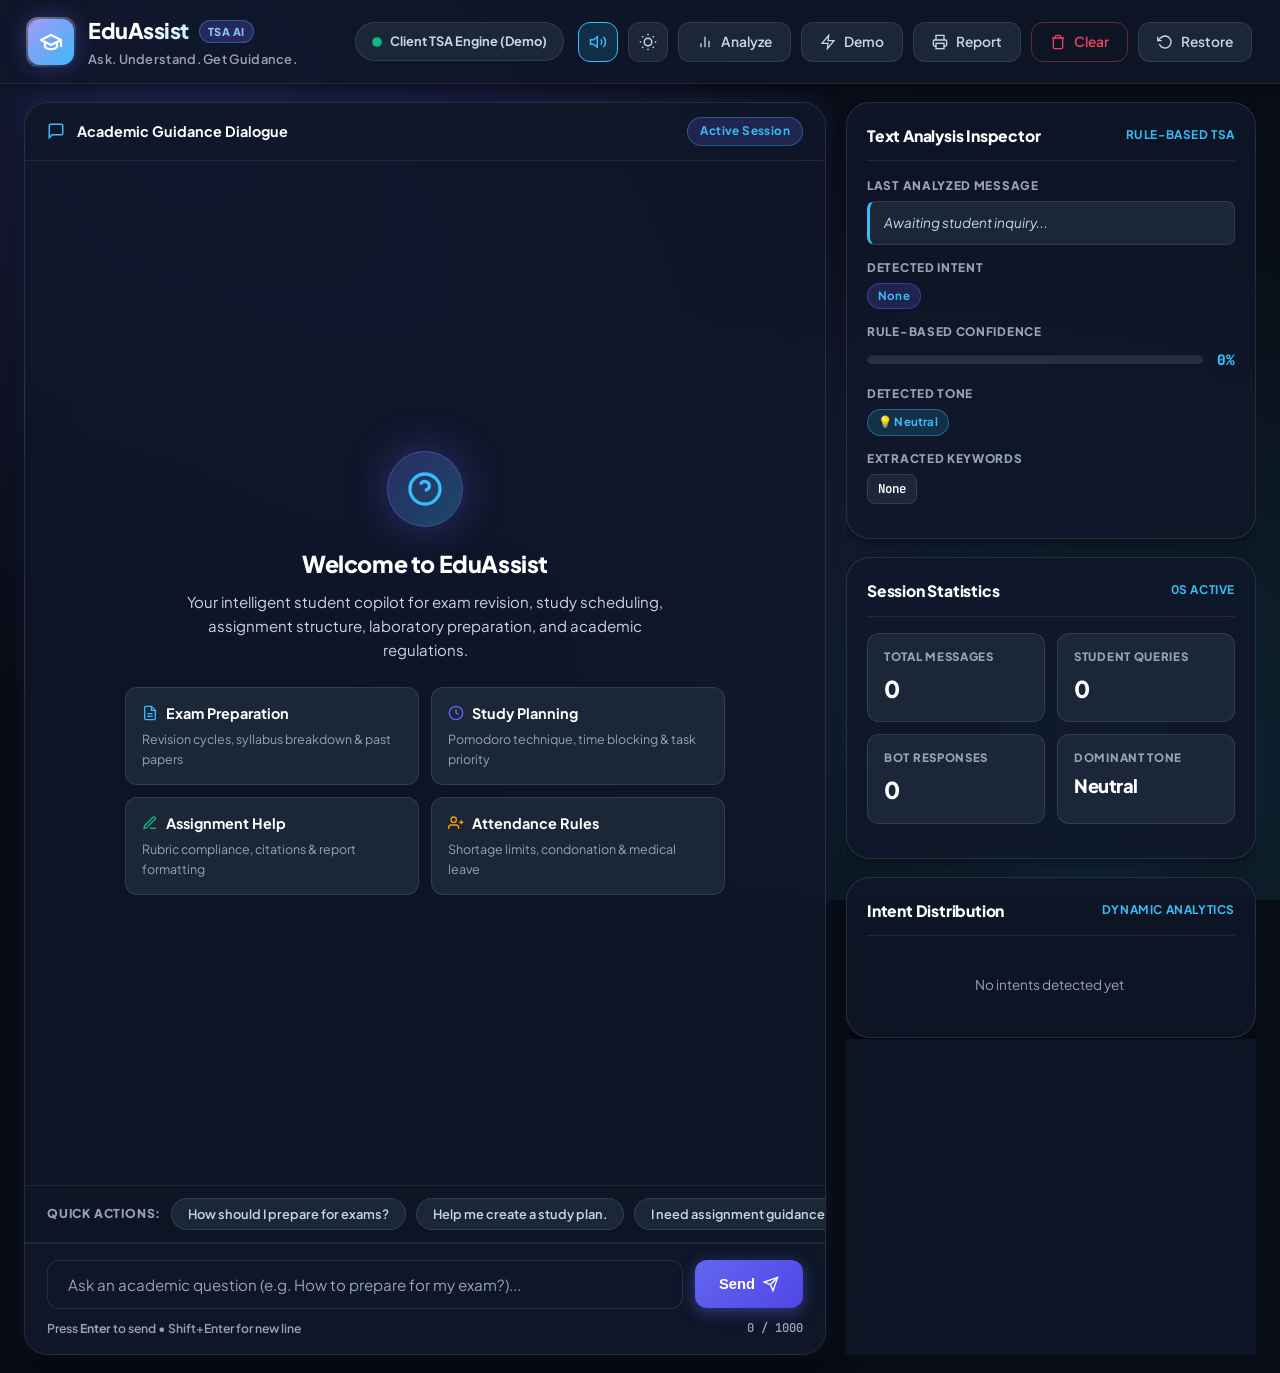
==== commit 9123cc9d: "feat: add dynamic sentiment donut chart, session restore feature, button alignments and responsive U" ====
--- a/docs/index.html
+++ b/docs/index.html
@@ -72,6 +72,10 @@
         <button id="btnClear" class="btn btn-danger-outline" title="Clear Chat & Reset Runtime Session">
           <svg width="16" height="16" viewBox="0 0 24 24" fill="none" stroke="currentColor" stroke-width="2"><polyline points="3 6 5 6 21 6"/><path d="M19 6v14a2 2 0 0 1-2 2H7a2 2 0 0 1-2-2V6m3 0V4a2 2 0 0 1 2-2h4a2 2 0 0 1 2 2v2"/></svg>
           Clear
+        </button>
+        <button id="btnRestore" class="btn btn-secondary" title="Restore Previously Cleared Chat Session">
+          <svg width="16" height="16" viewBox="0 0 24 24" fill="none" stroke="currentColor" stroke-width="2"><polyline points="1 4 1 10 7 10"/><path d="M3.51 15a9 9 0 1 0 2.13-9.36L1 10"/></svg>
+          Restore
         </button>
       </div>
     </div>
@@ -290,6 +294,66 @@
         </div>
       </div>
 
+      <!-- Panel 4: Sentiment & Tone Spectrum (Dynamic Pictorial Chart) -->
+      <div class="panel-card" id="sentimentChartPanel">
+        <div class="panel-title">
+          <span>Emotional Tone Spectrum</span>
+          <span class="panel-subtitle" id="chartEngagementBadge">Dynamic Radar</span>
+        </div>
+
+        <div class="sentiment-chart-container">
+          <!-- Interactive SVG Donut Graph -->
+          <div class="donut-chart-wrapper">
+            <svg class="donut-svg" viewBox="0 0 120 120" width="120" height="120">
+              <circle class="donut-bg" cx="60" cy="60" r="48"></circle>
+              <circle id="donutSegmentPositive" class="donut-segment segment-positive" cx="60" cy="60" r="48" stroke-dasharray="0 301.6" stroke-dashoffset="0"></circle>
+              <circle id="donutSegmentNeutral" class="donut-segment segment-neutral" cx="60" cy="60" r="48" stroke-dasharray="0 301.6" stroke-dashoffset="0"></circle>
+              <circle id="donutSegmentConcerned" class="donut-segment segment-concerned" cx="60" cy="60" r="48" stroke-dasharray="0 301.6" stroke-dashoffset="0"></circle>
+              <circle id="donutSegmentFrustrated" class="donut-segment segment-frustrated" cx="60" cy="60" r="48" stroke-dasharray="0 301.6" stroke-dashoffset="0"></circle>
+            </svg>
+            <div class="donut-center-info">
+              <span id="donutCenterIcon" class="donut-center-icon">💡</span>
+              <span id="donutCenterTone" class="donut-center-tone">Neutral</span>
+            </div>
+          </div>
+
+          <!-- Dynamic Spectrum Breakdown Grid -->
+          <div class="sentiment-spectrum-grid">
+            <div class="spectrum-item item-positive" id="specPositive">
+              <span class="spec-dot dot-positive"></span>
+              <span class="spec-name">Positive</span>
+              <span class="spec-count" id="countPositive">0 (0%)</span>
+            </div>
+            <div class="spectrum-item item-neutral" id="specNeutral">
+              <span class="spec-dot dot-neutral"></span>
+              <span class="spec-name">Neutral</span>
+              <span class="spec-count" id="countNeutral">0 (0%)</span>
+            </div>
+            <div class="spectrum-item item-concerned" id="specConcerned">
+              <span class="spec-dot dot-concerned"></span>
+              <span class="spec-name">Concerned</span>
+              <span class="spec-count" id="countConcerned">0 (0%)</span>
+            </div>
+            <div class="spectrum-item item-frustrated" id="specFrustrated">
+              <span class="spec-dot dot-frustrated"></span>
+              <span class="spec-name">Frustrated</span>
+              <span class="spec-count" id="countFrustrated">0 (0%)</span>
+            </div>
+          </div>
+        </div>
+
+        <!-- Dynamic Academic Wellness Health Bar -->
+        <div class="academic-health-wrap">
+          <div class="health-header">
+            <span>Student Sentiment Clarity</span>
+            <span id="sentimentClarityPct" style="font-family: var(--font-mono); font-weight: 800; color: var(--accent-cyan);">100%</span>
+          </div>
+          <div class="progress-track" style="height: 7px;">
+            <div id="sentimentClarityFill" class="progress-fill" style="width: 100%; background: linear-gradient(90deg, #10b981, #38bdf8);"></div>
+          </div>
+        </div>
+      </div>
+
     </aside>
   </main>
 
--- a/docs/css/styles.css
+++ b/docs/css/styles.css
@@ -1159,6 +1159,148 @@
 }
 
 /* ==============================================================================
+   Panel 4: Sentiment & Tone Spectrum Chart (SVG Donut & Legend Grid)
+   ============================================================================== */
+.sentiment-chart-container {
+  display: flex;
+  align-items: center;
+  gap: 16px;
+  margin-bottom: 14px;
+}
+
+.donut-chart-wrapper {
+  position: relative;
+  width: 120px;
+  height: 120px;
+  flex-shrink: 0;
+  display: flex;
+  align-items: center;
+  justify-content: center;
+}
+
+.donut-svg {
+  transform: rotate(-90deg);
+  overflow: visible;
+}
+
+.donut-bg {
+  fill: none;
+  stroke: rgba(148, 163, 184, 0.15);
+  stroke-width: 10;
+}
+
+.donut-segment {
+  fill: none;
+  stroke-width: 10;
+  stroke-linecap: round;
+  transition: stroke-dasharray 0.6s cubic-bezier(0.16, 1, 0.3, 1), stroke-dashoffset 0.6s cubic-bezier(0.16, 1, 0.3, 1);
+}
+
+.segment-positive {
+  stroke: var(--tone-positive);
+  filter: drop-shadow(0 0 6px rgba(16, 185, 129, 0.4));
+}
+.segment-neutral {
+  stroke: var(--tone-neutral);
+  filter: drop-shadow(0 0 6px rgba(56, 189, 248, 0.4));
+}
+.segment-concerned {
+  stroke: var(--tone-concerned);
+  filter: drop-shadow(0 0 6px rgba(245, 158, 11, 0.4));
+}
+.segment-frustrated {
+  stroke: var(--tone-frustrated);
+  filter: drop-shadow(0 0 6px rgba(244, 63, 94, 0.4));
+}
+
+.donut-center-info {
+  position: absolute;
+  display: flex;
+  flex-direction: column;
+  align-items: center;
+  justify-content: center;
+  text-align: center;
+  pointer-events: none;
+}
+
+.donut-center-icon {
+  font-size: 1.25rem;
+  line-height: 1;
+}
+
+.donut-center-tone {
+  font-size: 0.72rem;
+  font-weight: 800;
+  text-transform: capitalize;
+  color: var(--text-primary);
+  margin-top: 2px;
+}
+
+.sentiment-spectrum-grid {
+  display: flex;
+  flex-direction: column;
+  gap: 7px;
+  flex: 1;
+}
+
+.spectrum-item {
+  display: flex;
+  align-items: center;
+  justify-content: space-between;
+  padding: 5px 9px;
+  background: var(--bg-surface-elevated);
+  border: 1px solid var(--border-card);
+  border-radius: var(--radius-sm);
+  font-size: 0.76rem;
+  font-weight: 600;
+  transition: var(--transition-fast);
+}
+
+.spectrum-item:hover {
+  transform: translateX(3px);
+  border-color: var(--accent-primary);
+}
+
+.spec-dot {
+  width: 7px;
+  height: 7px;
+  border-radius: 50%;
+  margin-right: 6px;
+  display: inline-block;
+}
+
+.dot-positive { background-color: var(--tone-positive); box-shadow: 0 0 6px var(--tone-positive); }
+.dot-neutral { background-color: var(--tone-neutral); box-shadow: 0 0 6px var(--tone-neutral); }
+.dot-concerned { background-color: var(--tone-concerned); box-shadow: 0 0 6px var(--tone-concerned); }
+.dot-frustrated { background-color: var(--tone-frustrated); box-shadow: 0 0 6px var(--tone-frustrated); }
+
+.spec-name {
+  color: var(--text-secondary);
+  flex: 1;
+}
+
+.spec-count {
+  font-family: var(--font-mono);
+  font-weight: 700;
+  color: var(--text-primary);
+}
+
+.academic-health-wrap {
+  margin-top: 6px;
+  padding-top: 10px;
+  border-top: 1px solid var(--border-subtle);
+}
+
+.health-header {
+  display: flex;
+  justify-content: space-between;
+  font-size: 0.74rem;
+  font-weight: 700;
+  color: var(--text-muted);
+  margin-bottom: 5px;
+}
+
+/* ==============================================================================
    Modals
    ============================================================================== */
 .modal-overlay {
